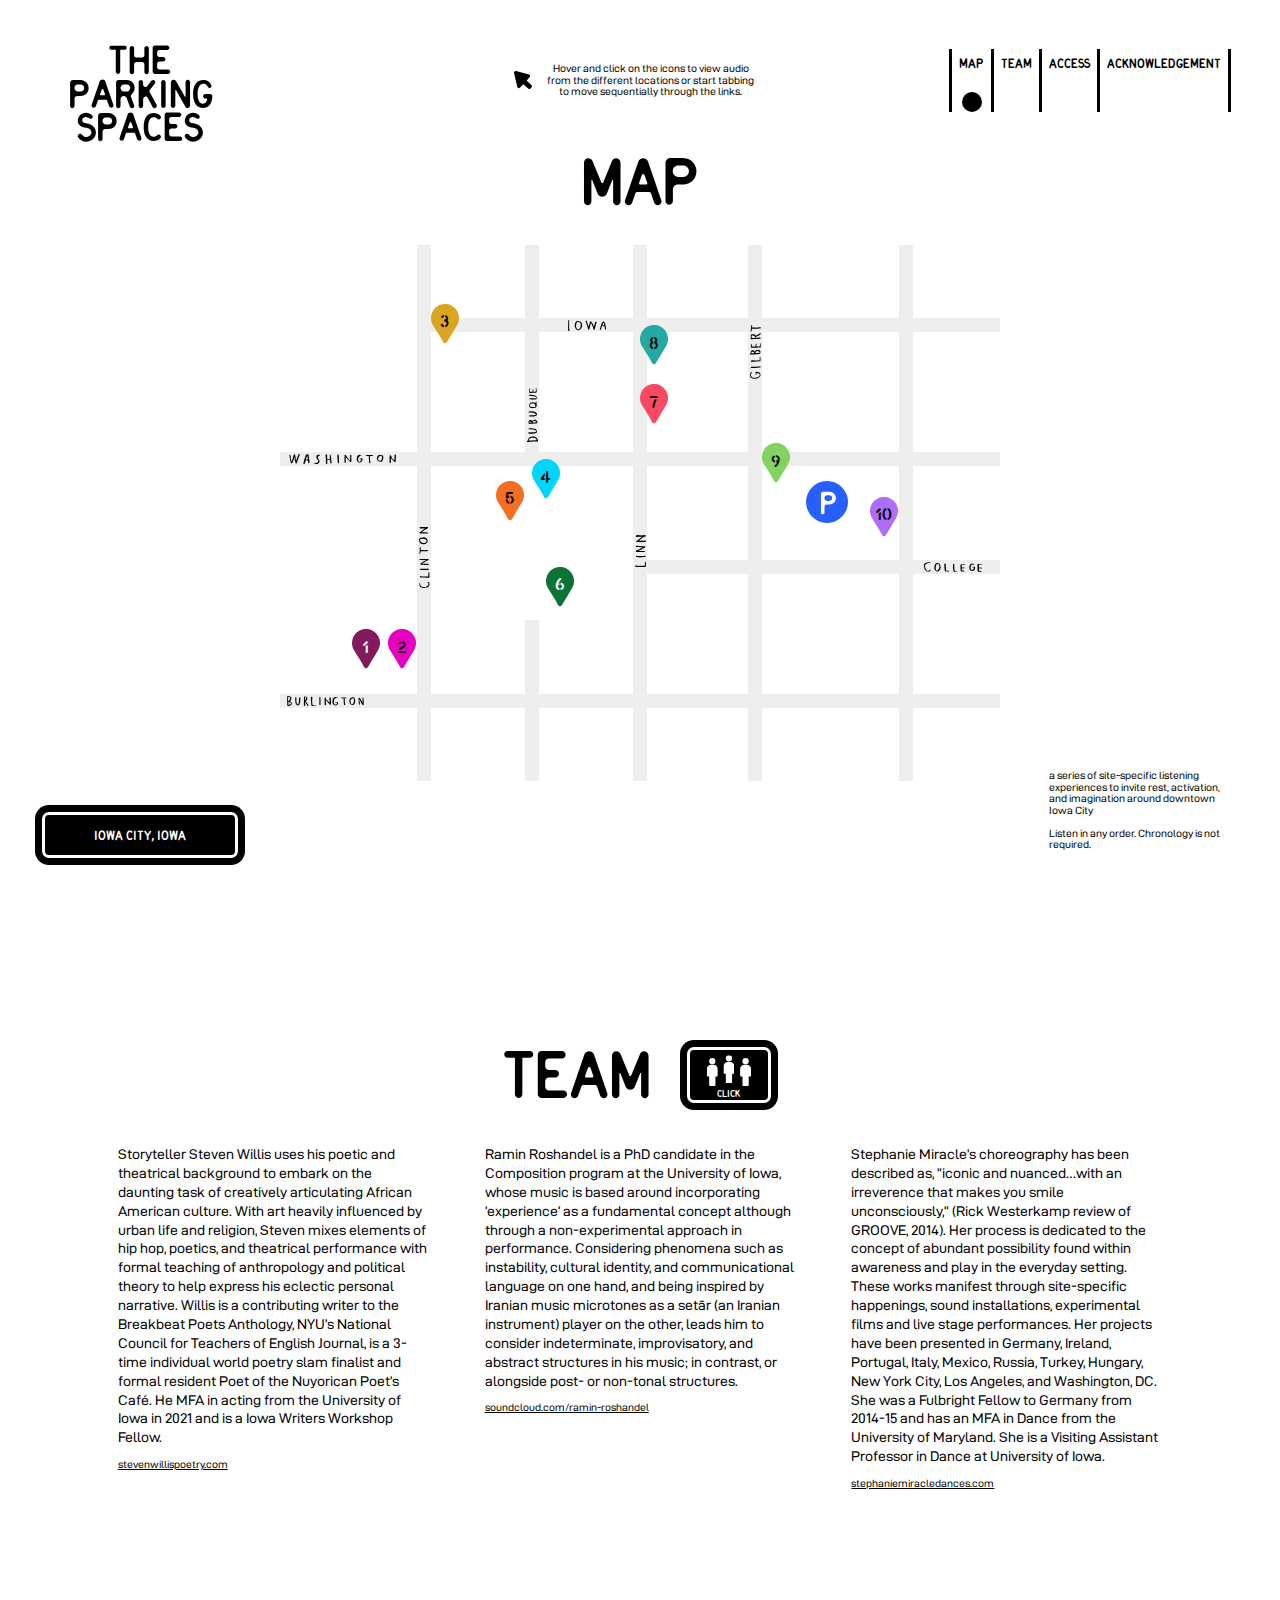
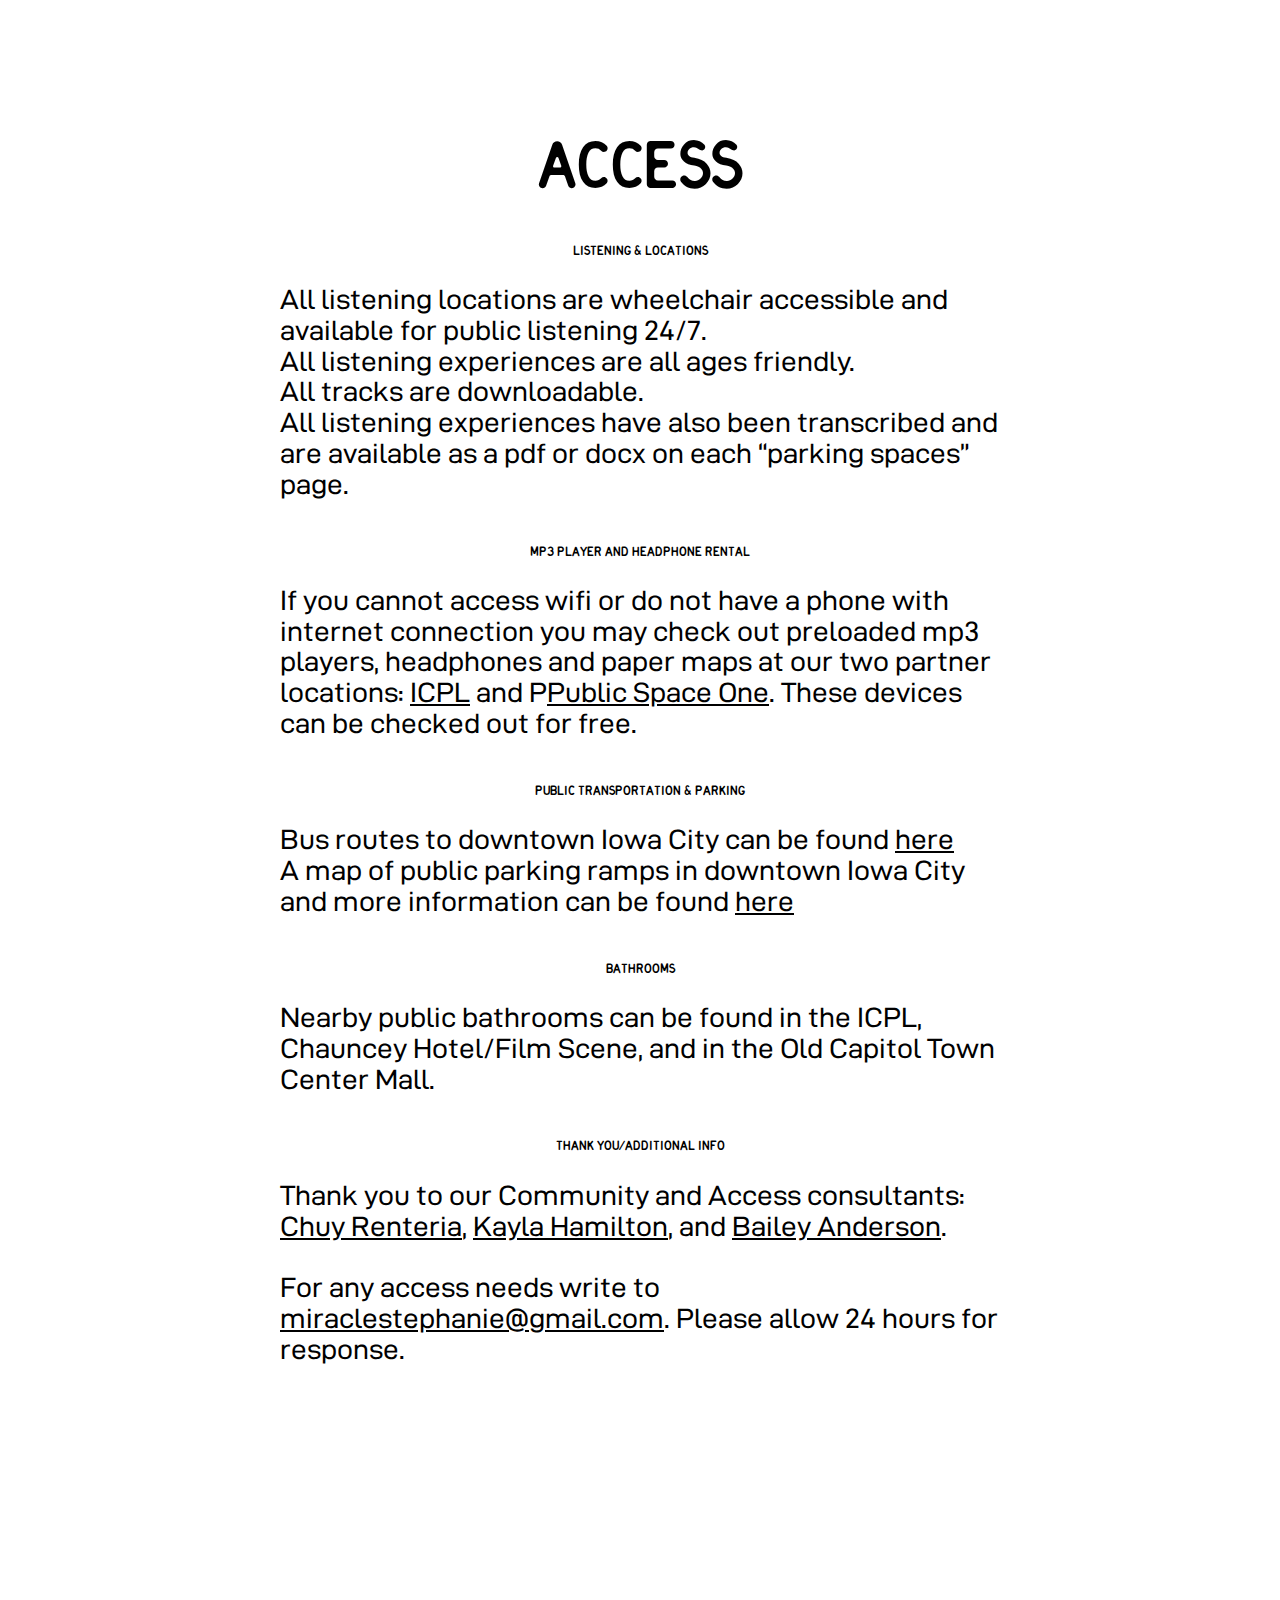
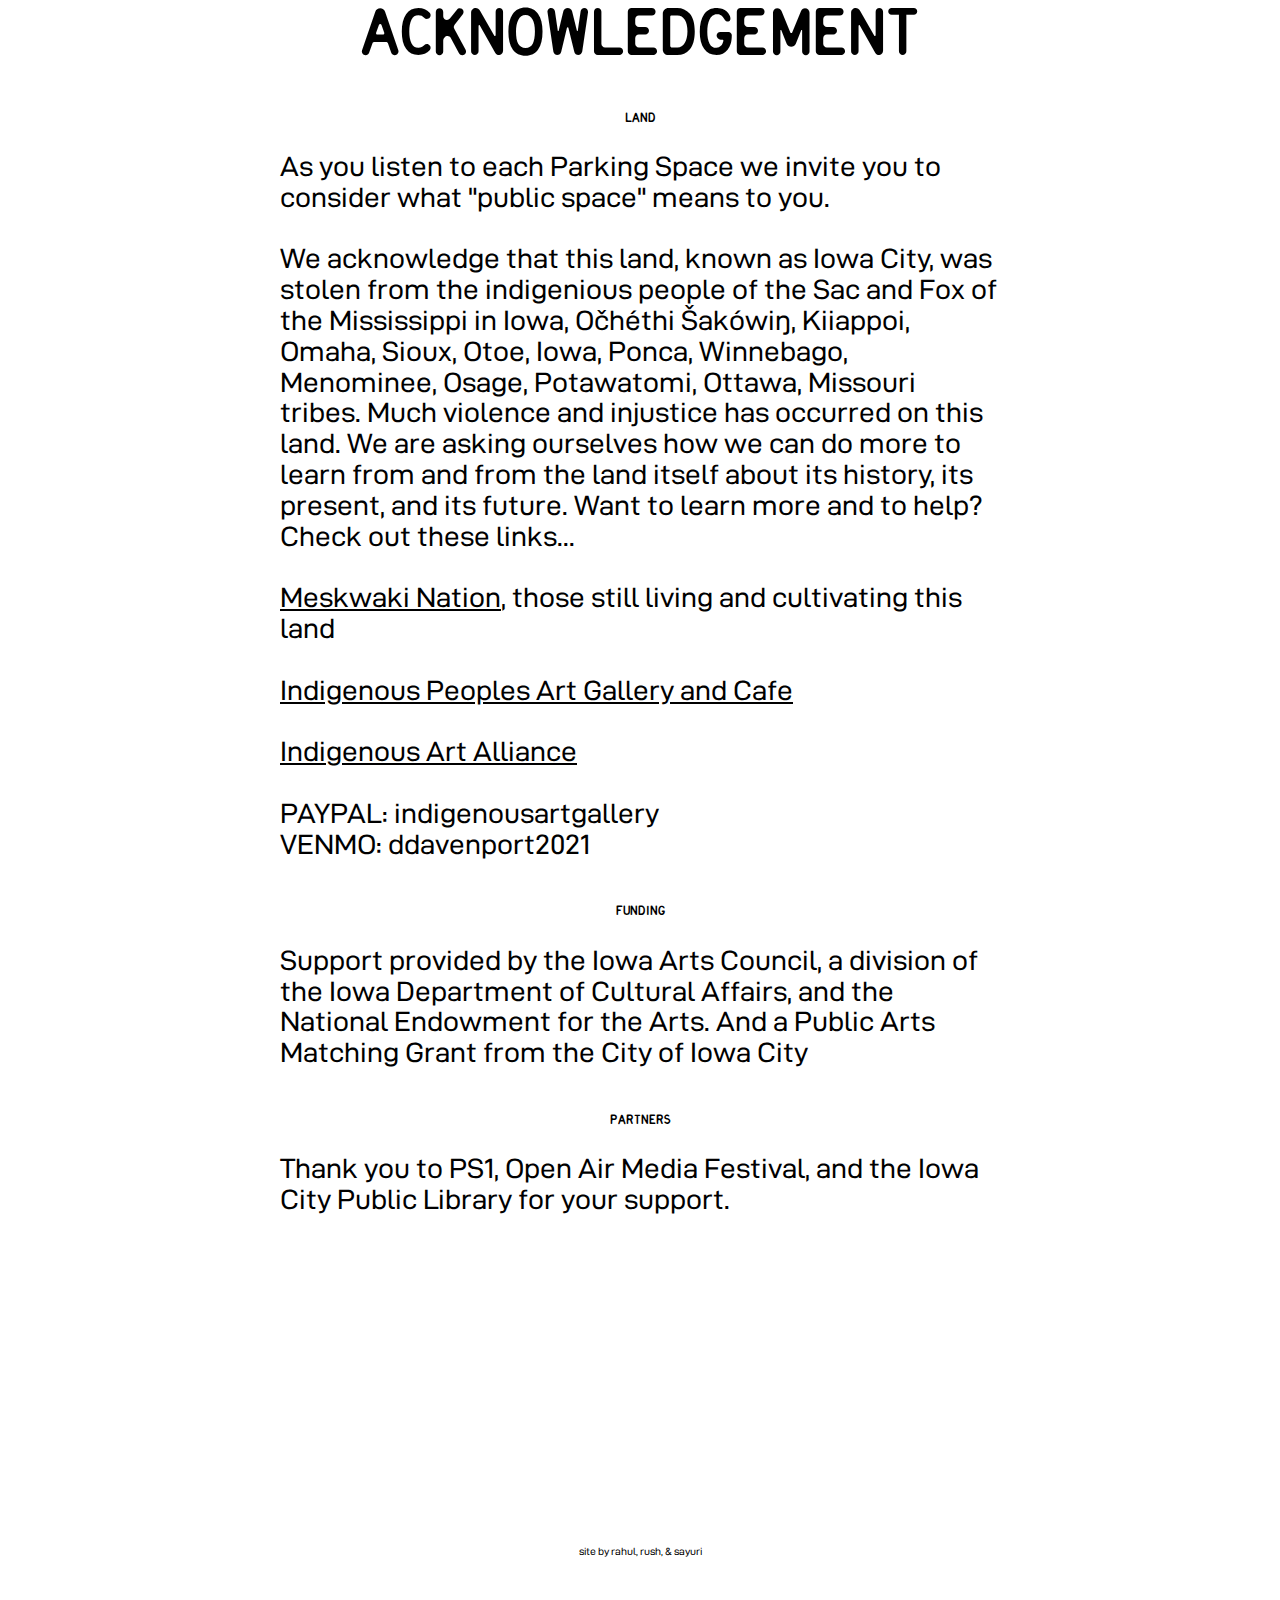
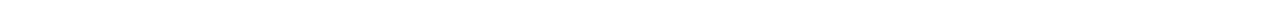
==== index.html @ 479d4d82 "new meta image w/ jpg" ====
<!DOCTYPE html>
<html>
<head>
	<meta charset="utf-8">
	<meta name="viewport" content="width=device-width, initial-scale=1">
	<title>The Parking Spaces</title>
	<meta name='description' content='a series of site-specific listening experiences to invite rest, activation, and imagination around downtown Iowa City'>
	<meta property="og:image" content="assets/meta/meta.jpg" />
	<link rel="stylesheet" type="text/css" href="css/generic.css">
	<link rel="stylesheet" type="text/css" href="css/map.css">
	<link rel="stylesheet" type="text/css" href="css/image_modal.css">
</head>
<body>
	<header>
		<h1 class='page_title'>The<br>Parking<br>Spaces</h1>
		<nav id="main_nav">
			<div id="nav_link_container">
				<a class='nav_link map' href="#map">
					Map
				</a>
				<a class='nav_link team' href="#team">Team</a>
				<a class='nav_link access' href="#access">Access</a>
				<a class='nav_link acknowledgement' href="#acknowledgement">
					<span class='desktop'>Acknowledgement</span>
					<span class='tablet'>Acknowledgement</span>
					<span class='mobile'>Ack.</span>
				</a>
			</div>
		</nav>

		<a href='https://goo.gl/maps/1FVXJU8tsTcya1Wg6' target='blank' class='map_link' id='map_location' tabindex='1'>
			<span>Iowa City, Iowa</span>
		</a>
		<div id='footer_info'>
			a series of site-specific listening experiences to invite rest, activation, and imagination around downtown Iowa City
			<br>
			<br>
			Listen in any order. Chronology is not required.
		</div>
	</header>

	<main>
		<section id='map'>
			<h2>
				Map
			</h2>
			<div id='interaction_notification'>
				<img class='desktop' src="assets/map/cursor.svg">
				<img class='tablet mobile' src="assets/map/pointer.svg">
				<span class="desktop">Hover and click on the icons to view audio from the different locations or start tabbing to move sequentially through the links.</span>
				<span class="tablet mobile">Click on the spaces to view project pages</span>
			</div>
			<div id='map_container'>
				<div class='tablet_markers_container'>
					<a href="https://000.theparkingspaces.com" class='marker tablet_marker the_parking_space'>
						<img class='logo' src="assets/logo.svg">
					</a>
					<a href='https://001.theparkingspaces.com' class='marker tablet_marker marker_1'>
						<span class='marker_number'>1</span>
						<svg version="1.1" class='marker_pin' xmlns="http://www.w3.org/2000/svg" xmlns:xlink="http://www.w3.org/1999/xlink" x="0px" y="0px" viewBox="0 0 247.8 364.9" style="enable-background:new 0 0 247.8 364.9;" xml:space="preserve">
						<style type="text/css">
						</style>				
								<path class="m1" d="M140.2,337.6c-7.5,12.4-25.4,12.5-33,0.1c-0.1-0.1-0.1-0.2-0.2-0.3l-30.9-55.6 c-19.4-31.1-38.7-62.3-58.2-93.4C-12.4,140.3-3.5,73,38.5,34.2C65.2,9.5,96.7-1.9,133,0.2c54.5,3.2,103.1,46.6,112.7,100.4 c5.7,31.9,0.2,61.5-16.6,89.2L140.2,337.6z"/>
						</svg>
					</a>

					<a href='https://002.theparkingspaces.com' class='marker tablet_marker marker_2 black_type'>
						<span class='marker_number'>2</span>
						<svg version="1.1" class='marker_pin' xmlns="http://www.w3.org/2000/svg" xmlns:xlink="http://www.w3.org/1999/xlink" x="0px" y="0px" viewBox="0 0 247.8 364.9" style="enable-background:new 0 0 247.8 364.9;" xml:space="preserve">
						<style type="text/css">
						</style>				
								<path class="m2" d="M140.2,337.6c-7.5,12.4-25.4,12.5-33,0.1c-0.1-0.1-0.1-0.2-0.2-0.3l-30.9-55.6 c-19.4-31.1-38.7-62.3-58.2-93.4C-12.4,140.3-3.5,73,38.5,34.2C65.2,9.5,96.7-1.9,133,0.2c54.5,3.2,103.1,46.6,112.7,100.4 c5.7,31.9,0.2,61.5-16.6,89.2L140.2,337.6z"/>
						</svg>
					</a>

					<a href='https://003.theparkingspaces.com' class='marker tablet_marker marker_3 black_type'>
						<span class='marker_number'>3</span>
						<svg version="1.1" class='marker_pin' xmlns="http://www.w3.org/2000/svg" xmlns:xlink="http://www.w3.org/1999/xlink" x="0px" y="0px" viewBox="0 0 247.8 364.9" style="enable-background:new 0 0 247.8 364.9;" xml:space="preserve">
						<style type="text/css">
						</style>				
								<path class="m3" d="M140.2,337.6c-7.5,12.4-25.4,12.5-33,0.1c-0.1-0.1-0.1-0.2-0.2-0.3l-30.9-55.6 c-19.4-31.1-38.7-62.3-58.2-93.4C-12.4,140.3-3.5,73,38.5,34.2C65.2,9.5,96.7-1.9,133,0.2c54.5,3.2,103.1,46.6,112.7,100.4 c5.7,31.9,0.2,61.5-16.6,89.2L140.2,337.6z"/>
						</svg>
					</a>

					<a href='https://004.theparkingspaces.com' class='marker tablet_marker marker_4 black_type'>
						<span class='marker_number'>4</span>
						<svg version="1.1" class='marker_pin' xmlns="http://www.w3.org/2000/svg" xmlns:xlink="http://www.w3.org/1999/xlink" x="0px" y="0px" viewBox="0 0 247.8 364.9" style="enable-background:new 0 0 247.8 364.9;" xml:space="preserve">
						<style type="text/css">
						</style>				
								<path class="m4" d="M140.2,337.6c-7.5,12.4-25.4,12.5-33,0.1c-0.1-0.1-0.1-0.2-0.2-0.3l-30.9-55.6 c-19.4-31.1-38.7-62.3-58.2-93.4C-12.4,140.3-3.5,73,38.5,34.2C65.2,9.5,96.7-1.9,133,0.2c54.5,3.2,103.1,46.6,112.7,100.4 c5.7,31.9,0.2,61.5-16.6,89.2L140.2,337.6z"/>
						</svg>
					</a>

					<a href='https://005.theparkingspaces.com' class='marker tablet_marker marker_5 black_type'>
						<span class='marker_number'>5</span>
						<svg version="1.1" class='marker_pin' xmlns="http://www.w3.org/2000/svg" xmlns:xlink="http://www.w3.org/1999/xlink" x="0px" y="0px" viewBox="0 0 247.8 364.9" style="enable-background:new 0 0 247.8 364.9;" xml:space="preserve">
						<style type="text/css">
						</style>				
								<path class="m5" d="M140.2,337.6c-7.5,12.4-25.4,12.5-33,0.1c-0.1-0.1-0.1-0.2-0.2-0.3l-30.9-55.6 c-19.4-31.1-38.7-62.3-58.2-93.4C-12.4,140.3-3.5,73,38.5,34.2C65.2,9.5,96.7-1.9,133,0.2c54.5,3.2,103.1,46.6,112.7,100.4 c5.7,31.9,0.2,61.5-16.6,89.2L140.2,337.6z"/>
						</svg>
					</a>

					<a href='https://006.theparkingspaces.com' class='marker tablet_marker marker_6'>
						<span class='marker_number'>6</span>
						<svg version="1.1" class='marker_pin' xmlns="http://www.w3.org/2000/svg" xmlns:xlink="http://www.w3.org/1999/xlink" x="0px" y="0px" viewBox="0 0 247.8 364.9" style="enable-background:new 0 0 247.8 364.9;" xml:space="preserve">
						<style type="text/css">
						</style>				
								<path class="m6" d="M140.2,337.6c-7.5,12.4-25.4,12.5-33,0.1c-0.1-0.1-0.1-0.2-0.2-0.3l-30.9-55.6 c-19.4-31.1-38.7-62.3-58.2-93.4C-12.4,140.3-3.5,73,38.5,34.2C65.2,9.5,96.7-1.9,133,0.2c54.5,3.2,103.1,46.6,112.7,100.4 c5.7,31.9,0.2,61.5-16.6,89.2L140.2,337.6z"/>
						</svg>
					</a>

					<a href='https://007.theparkingspaces.com' class='marker tablet_marker marker_7 black_type'>
						<span class='marker_number'>7</span>
						<svg version="1.1" class='marker_pin' xmlns="http://www.w3.org/2000/svg" xmlns:xlink="http://www.w3.org/1999/xlink" x="0px" y="0px" viewBox="0 0 247.8 364.9" style="enable-background:new 0 0 247.8 364.9;" xml:space="preserve">
						<style type="text/css">
						</style>				
								<path class="m7" d="M140.2,337.6c-7.5,12.4-25.4,12.5-33,0.1c-0.1-0.1-0.1-0.2-0.2-0.3l-30.9-55.6 c-19.4-31.1-38.7-62.3-58.2-93.4C-12.4,140.3-3.5,73,38.5,34.2C65.2,9.5,96.7-1.9,133,0.2c54.5,3.2,103.1,46.6,112.7,100.4 c5.7,31.9,0.2,61.5-16.6,89.2L140.2,337.6z"/>
						</svg>
					</a>

					<a href='https://008.theparkingspaces.com' class='marker tablet_marker marker_8 black_type'>
						<span class='marker_number'>8</span>
						<svg version="1.1" class='marker_pin' xmlns="http://www.w3.org/2000/svg" xmlns:xlink="http://www.w3.org/1999/xlink" x="0px" y="0px" viewBox="0 0 247.8 364.9" style="enable-background:new 0 0 247.8 364.9;" xml:space="preserve">
						<style type="text/css">
						</style>				
								<path class="m8" d="M140.2,337.6c-7.5,12.4-25.4,12.5-33,0.1c-0.1-0.1-0.1-0.2-0.2-0.3l-30.9-55.6 c-19.4-31.1-38.7-62.3-58.2-93.4C-12.4,140.3-3.5,73,38.5,34.2C65.2,9.5,96.7-1.9,133,0.2c54.5,3.2,103.1,46.6,112.7,100.4 c5.7,31.9,0.2,61.5-16.6,89.2L140.2,337.6z"/>
						</svg>
					</a>

					<a href='https://009.theparkingspaces.com' class='marker tablet_marker marker_9 black_type'>
						<span class='marker_number'>9</span>
						<svg version="1.1" class='marker_pin' xmlns="http://www.w3.org/2000/svg" xmlns:xlink="http://www.w3.org/1999/xlink" x="0px" y="0px" viewBox="0 0 247.8 364.9" style="enable-background:new 0 0 247.8 364.9;" xml:space="preserve">
						<style type="text/css">
						</style>				
								<path class="m9" d="M140.2,337.6c-7.5,12.4-25.4,12.5-33,0.1c-0.1-0.1-0.1-0.2-0.2-0.3l-30.9-55.6 c-19.4-31.1-38.7-62.3-58.2-93.4C-12.4,140.3-3.5,73,38.5,34.2C65.2,9.5,96.7-1.9,133,0.2c54.5,3.2,103.1,46.6,112.7,100.4 c5.7,31.9,0.2,61.5-16.6,89.2L140.2,337.6z"/>
						</svg>
					</a>

					<a href='https://010.theparkingspaces.com' class='marker tablet_marker marker_10 black_type'>
						<span class='marker_number'>10</span>
						<svg version="1.1" class='marker_pin' xmlns="http://www.w3.org/2000/svg" xmlns:xlink="http://www.w3.org/1999/xlink" x="0px" y="0px" viewBox="0 0 247.8 364.9" style="enable-background:new 0 0 247.8 364.9;" xml:space="preserve">
						<style type="text/css">
						</style>				
								<path class="m10" d="M140.2,337.6c-7.5,12.4-25.4,12.5-33,0.1c-0.1-0.1-0.1-0.2-0.2-0.3l-30.9-55.6 c-19.4-31.1-38.7-62.3-58.2-93.4C-12.4,140.3-3.5,73,38.5,34.2C65.2,9.5,96.7-1.9,133,0.2c54.5,3.2,103.1,46.6,112.7,100.4 c5.7,31.9,0.2,61.5-16.6,89.2L140.2,337.6z"/>
						</svg>
					</a>
				</div>

				<div class="map_links_container">
					<a href="https://000.theparkingspaces.com" class='marker the_parking_space'>
						<img class='logo' src="assets/logo.svg">
						<div class='map_link' id='link_parking_space'>
							<span class='number'>
								<div>000</div>
								<span class='author'>by Stephanie, Steven, & Ramin</span>
							</span>
							<div class='title_author_container'>
								<img class='icon' id='parking' src="assets/map/icons/parking.svg">
								<span class='title'>4th floor of Chauncey Swan Parking Ramp</span>
								<span class='address'>415 E. Washington</span>
								<span class='coordinates'>41.659305, -91.528957</span>
							</div>
						</div>
					</a>
					
					<a href="https://001.theparkingspaces.com" class='marker marker_1'>
						<span class='marker_number'>1</span>
						<svg version="1.1" class='marker_pin' xmlns="http://www.w3.org/2000/svg" xmlns:xlink="http://www.w3.org/1999/xlink" x="0px" y="0px" viewBox="0 0 247.8 364.9" style="enable-background:new 0 0 247.8 364.9;" xml:space="preserve">
						<style type="text/css">
						</style>				
								<path class="m1" d="M140.2,337.6c-7.5,12.4-25.4,12.5-33,0.1c-0.1-0.1-0.1-0.2-0.2-0.3l-30.9-55.6 c-19.4-31.1-38.7-62.3-58.2-93.4C-12.4,140.3-3.5,73,38.5,34.2C65.2,9.5,96.7-1.9,133,0.2c54.5,3.2,103.1,46.6,112.7,100.4 c5.7,31.9,0.2,61.5-16.6,89.2L140.2,337.6z"/>
						</svg>
						<div class='map_link' id='link_1'>
							<span class='number'>
								<div>001</div>
								<span class='author'>by Caleb Rainey & Wave Cage</span>
							</span>
							<div class='title_author_container'>
								<img class='icon' id='icon-1' src="assets/map/icons/icon-1.svg">
								<span class='title'>
									Capitol St. Parking Ramp
								</span>
								<span class='address'>201 S Clinton St</span>
								<span class='coordinates'>41.658523, -91.534757</span>
							</div>
						</div>
					</a>

					<a href="https://002.theparkingspaces.com" class='marker black_type marker_2'>
						<span class='marker_number'>2</span>
						<svg version="1.1" class='marker_pin' xmlns="http://www.w3.org/2000/svg" xmlns:xlink="http://www.w3.org/1999/xlink" x="0px" y="0px" viewBox="0 0 247.8 364.9" style="enable-background:new 0 0 247.8 364.9;" xml:space="preserve">
								<path class="m2" d="M140.2,337.6c-7.5,12.4-25.4,12.5-33,0.1c-0.1-0.1-0.1-0.2-0.2-0.3l-30.9-55.6 c-19.4-31.1-38.7-62.3-58.2-93.4C-12.4,140.3-3.5,73,38.5,34.2C65.2,9.5,96.7-1.9,133,0.2c54.5,3.2,103.1,46.6,112.7,100.4 c5.7,31.9,0.2,61.5-16.6,89.2L140.2,337.6z"/>
						</svg>

						<div class='map_link' id='link_2'>
							<span class='number'>
								<div>002</div>
								<span class='author'>by Jason Snell</span>
						</span>
							<div class='title_author_container'>
								<img class='icon' id='icon-2' src="assets/map/icons/icon-2.svg">
								<span class='title'>Capitol St. Parking Ramp</span>
								<span class='address'>201 S Clinton St</span>
								<span class='coordinates'>41.658523, -91.534757</span>
							</div>
						</div>

					</a>

					<a href="https://003.theparkingspaces.com" class='marker black_type marker_3'>
						<span class='marker_number'>3</span>
						<svg version="1.1" class='marker_pin' xmlns="http://www.w3.org/2000/svg" xmlns:xlink="http://www.w3.org/1999/xlink" x="0px" y="0px" viewBox="0 0 247.8 364.9" style="enable-background:new 0 0 247.8 364.9;" xml:space="preserve">
						
								<path class="m3" d="M140.2,337.6c-7.5,12.4-25.4,12.5-33,0.1c-0.1-0.1-0.1-0.2-0.2-0.3l-30.9-55.6 c-19.4-31.1-38.7-62.3-58.2-93.4C-12.4,140.3-3.5,73,38.5,34.2C65.2,9.5,96.7-1.9,133,0.2c54.5,3.2,103.1,46.6,112.7,100.4 c5.7,31.9,0.2,61.5-16.6,89.2L140.2,337.6z"/>
						</svg>

						<div class='map_link' id='link_3'>
							<span class='number'>
								<div>003</div>
								<span class='author'>by Micah Ariel James</span>
						</span>
							<div class='title_author_container'>
								<img class='icon' id='icon-3' src="assets/map/icons/icon-3.svg">
								<span class='title'>Southeast corner of Clinton and Iowa Ave</span>
								<span class='address'>Intersection of south clinton and Iowa Ave</span>
								<span class='coordinates'>41.661196, -91.534439</span>
							</div>
						</div>

					</a>

					<a href="https://004.theparkingspaces.com" class='marker black_type marker_4'>
						<span class='marker_number'>4</span>
						<svg version="1.1" class='marker_pin' xmlns="http://www.w3.org/2000/svg" xmlns:xlink="http://www.w3.org/1999/xlink" x="0px" y="0px" viewBox="0 0 247.8 364.9" style="enable-background:new 0 0 247.8 364.9;" xml:space="preserve">
								<path class="m4" d="M140.2,337.6c-7.5,12.4-25.4,12.5-33,0.1c-0.1-0.1-0.1-0.2-0.2-0.3l-30.9-55.6 c-19.4-31.1-38.7-62.3-58.2-93.4C-12.4,140.3-3.5,73,38.5,34.2C65.2,9.5,96.7-1.9,133,0.2c54.5,3.2,103.1,46.6,112.7,100.4 c5.7,31.9,0.2,61.5-16.6,89.2L140.2,337.6z"/>
						</svg>

						<div class='map_link' id='link_4'>
							<span class='number'>
								<div>004</div>
								<span class='author'>by Dawson Davenport</span>
						</span>
							<div class='title_author_container'>
								<img class='icon' id='icon-4' src="assets/map/icons/icon-4.svg">
								<span class='title'>Black Hawk Mini Park</span>
								<span class='address'>207 E Washington</span>
								<span class='coordinates'>41.659929, -91.532892</span>
							</div>
						</div>

					</a>

					<a href="https://005.theparkingspaces.com" class='marker black_type marker_5'>
						<span class='marker_number'>5</span>
						<svg version="1.1" class='marker_pin' xmlns="http://www.w3.org/2000/svg" xmlns:xlink="http://www.w3.org/1999/xlink" x="0px" y="0px" viewBox="0 0 247.8 364.9" style="enable-background:new 0 0 247.8 364.9;" xml:space="preserve">
						
								<path class="m5" d="M140.2,337.6c-7.5,12.4-25.4,12.5-33,0.1c-0.1-0.1-0.1-0.2-0.2-0.3l-30.9-55.6 c-19.4-31.1-38.7-62.3-58.2-93.4C-12.4,140.3-3.5,73,38.5,34.2C65.2,9.5,96.7-1.9,133,0.2c54.5,3.2,103.1,46.6,112.7,100.4 c5.7,31.9,0.2,61.5-16.6,89.2L140.2,337.6z"/>
						</svg>

						<div class='map_link' id='link_5'>
							<span class='number'>
								<div>005</div>
								<span class='author'>by Chuy Renteria</span>
						</span>
							<div class='title_author_container'>
								<img class='icon' id='icon-5' src="assets/map/icons/icon-5.svg">
								<span class='title'>Black Hawk Mini Park</span>
								<span class='address'>207 E Washington</span>
								<span class='coordinates'>41.659929, -91.532892</span>
							</div>
						</div>

					</a>

					<a href="https://006.theparkingspaces.com" class='marker marker_6'>
						<span class='marker_number'>6</span>
						<svg version="1.1" class='marker_pin' xmlns="http://www.w3.org/2000/svg" xmlns:xlink="http://www.w3.org/1999/xlink" x="0px" y="0px" viewBox="0 0 247.8 364.9" style="enable-background:new 0 0 247.8 364.9;" xml:space="preserve">
								<path class="m6" d="M140.2,337.6c-7.5,12.4-25.4,12.5-33,0.1c-0.1-0.1-0.1-0.2-0.2-0.3l-30.9-55.6 c-19.4-31.1-38.7-62.3-58.2-93.4C-12.4,140.3-3.5,73,38.5,34.2C65.2,9.5,96.7-1.9,133,0.2c54.5,3.2,103.1,46.6,112.7,100.4 c5.7,31.9,0.2,61.5-16.6,89.2L140.2,337.6z"/>
						</svg>

						<div class='map_link' id='link_6'>
							<span class='number'>
								<div>006</div>
								<span class='author'>by Family Folk Machine</span>
						</span>
							<div class='title_author_container'>
								<img class='icon' id='icon-6' src="assets/map/icons/icon-6.svg">
								<span class='title'>Playground beside ICLP</span>
								<span class='address'>210 S Dubuque St</span>
								<span class='coordinates'>41.658998, -91.532829</span>
							</div>
						</div>

					</a>

					<a href="https://007.theparkingspaces.com" class='marker black_type marker_7'>
						<span class='marker_number'>7</span>
						<svg version="1.1" class='marker_pin' xmlns="http://www.w3.org/2000/svg" xmlns:xlink="http://www.w3.org/1999/xlink" x="0px" y="0px" viewBox="0 0 247.8 364.9" style="enable-background:new 0 0 247.8 364.9;" xml:space="preserve">
						
								<path class="m7" d="M140.2,337.6c-7.5,12.4-25.4,12.5-33,0.1c-0.1-0.1-0.1-0.2-0.2-0.3l-30.9-55.6 c-19.4-31.1-38.7-62.3-58.2-93.4C-12.4,140.3-3.5,73,38.5,34.2C65.2,9.5,96.7-1.9,133,0.2c54.5,3.2,103.1,46.6,112.7,100.4 c5.7,31.9,0.2,61.5-16.6,89.2L140.2,337.6z"/>
						</svg>

						<div class='map_link' data-target='marker_7' id='link_7'>
							<span class='number'>
								<div>007</div>
								<span class='author'>by M. Miller & David Hurlin</span>
						</span>
							<div class='title_author_container'>
								<img class='icon' id='icon-7' src="assets/map/icons/icon-7.svg">
								<span class='title'>Outside Linn St entrace of Senior Center</span>
								<span class='address'>28 52240 S Linn St</span>
								<span class='coordinates'>41.660426, -91.531596</span>
							</div>
						</div>


					</a>

					<a href="https://008.theparkingspaces.com" class='marker black_type marker_8'>
						<span class='marker_number'>8</span>
						<svg version="1.1" class='marker_pin' xmlns="http://www.w3.org/2000/svg" xmlns:xlink="http://www.w3.org/1999/xlink" x="0px" y="0px" viewBox="0 0 247.8 364.9" style="enable-background:new 0 0 247.8 364.9;" xml:space="preserve">
						
								<path class="m8" d="M140.2,337.6c-7.5,12.4-25.4,12.5-33,0.1c-0.1-0.1-0.1-0.2-0.2-0.3l-30.9-55.6 c-19.4-31.1-38.7-62.3-58.2-93.4C-12.4,140.3-3.5,73,38.5,34.2C65.2,9.5,96.7-1.9,133,0.2c54.5,3.2,103.1,46.6,112.7,100.4 c5.7,31.9,0.2,61.5-16.6,89.2L140.2,337.6z"/>
						</svg>

						<div class='map_link' id='link_8'>
							<span class='number'>
								<div>008</div>
								<span class='author'>by Wombat</span>
							</span>
							<div class='title_author_container'>
								<img class='icon' id='icon-8' src="assets/map/icons/icon-8.svg">
								<span class='title'>Clock Tower Parking Ramp entrance on Linn and Iowa St.</span>
								<span class='address'>10 S Linn St</span>
								<span class='coordinates'>41.660945, -91.531572</span>
							</div>
						</div>

					</a>

					<a href="https://009.theparkingspaces.com" class='marker black_type marker_9'>
						<span class='marker_number'>9</span>
						<svg version="1.1" class='marker_pin' xmlns="http://www.w3.org/2000/svg" xmlns:xlink="http://www.w3.org/1999/xlink" x="0px" y="0px" viewBox="0 0 247.8 364.9" style="enable-background:new 0 0 247.8 364.9;" xml:space="preserve">
						
								<path class="m9" d="M140.2,337.6c-7.5,12.4-25.4,12.5-33,0.1c-0.1-0.1-0.1-0.2-0.2-0.3l-30.9-55.6 c-19.4-31.1-38.7-62.3-58.2-93.4C-12.4,140.3-3.5,73,38.5,34.2C65.2,9.5,96.7-1.9,133,0.2c54.5,3.2,103.1,46.6,112.7,100.4 c5.7,31.9,0.2,61.5-16.6,89.2L140.2,337.6z"/>
						</svg>

						<div class='map_link' id='link_9'>
							<span class='number'>
								<div>009</div>
								<span class='author'>by Filmcast Podscene</span>
							</span>
							<div class='title_author_container'>
								<img class='icon' id='icon-9' src="assets/map/icons/icon-9.svg">
								<span class='title'>Chauncey Swan Park amphitheater</span>
								<span class='address'>415 E Washington</span>
								<span class='coordinates'>41.659638, -91.529963</span>
							</div>
						</div>

					</a>

					<a href="https://010.theparkingspaces.com" class='marker black_type marker_10'>
						<span class='marker_number'>10</span>
						<svg version="1.1" class='marker_pin' xmlns="http://www.w3.org/2000/svg" xmlns:xlink="http://www.w3.org/1999/xlink" x="0px" y="0px" viewBox="0 0 247.8 364.9" style="enable-background:new 0 0 247.8 364.9;" xml:space="preserve">
							<path class="m10" d="M140.2,337.6c-7.5,12.4-25.4,12.5-33,0.1c-0.1-0.1-0.1-0.2-0.2-0.3l-30.9-55.6 c-19.4-31.1-38.7-62.3-58.2-93.4C-12.4,140.3-3.5,73,38.5,34.2C65.2,9.5,96.7-1.9,133,0.2c54.5,3.2,103.1,46.6,112.7,100.4 c5.7,31.9,0.2,61.5-16.6,89.2L140.2,337.6z"/>
						</svg>

						<div class='map_link' id='link_10'>
							<span class='number'>
								<div>010</div>
								<span class='author'>by Mary Mayo</span>
							</span>
							<div class='title_author_container'>
								<img class='icon' id='icon-10' src="assets/map/icons/icon-10.svg">
								<span class='title'>Under the walking bridge along the creek at Chauncey Swan ramp</span>
								<span class='address'>415 E Washington</span>
								<span class='coordinates'>41.659638, -91.529963</span>
							</div>
						</div>
					</a>
				</div>

				<div class='streets_container'>
					<div class='street streetv' id='clinton'>
						<img src="assets/map/clinton.svg">
					</div>

					<div class='street streetv' id='dubuque'>
					</div>
					<div class='street streetv' id='dubuque_top'>
						<img src="assets/map/dubuque.svg">
					</div>

					<div class='street streetv' id='linn'>
						<img src="assets/map/linn.svg">
					</div>

					<div class='street streetv' id='gilbert'>
						<img src="assets/map/gilbert.svg">
					</div>

					<div class='street streetv' id='van_buren'>
					</div>

					<div class='street streeth' id='iowa_ave'>
						<img src="assets/map/iowa_ave.svg">
					</div>

					<div class='street streeth' id='washington'>
						<img src="assets/map/washington.svg">
					</div>

					<div class='street streeth' id='college'>
						<img src="assets/map/college.svg">
					</div>

					<div class='street streeth' id='burlington'>
						<img src="assets/map/burlington.svg">
					</div>
				</div>
			</div>
		</section>

		<section id='team'>
			<div class="section_heading_wraper">
				<h2>Team</h2>

				<div class='image_link' id='team_image'>
					<button class="open_image" id="team_image_button">
						<img id='steven' src="assets/figure.svg">
						<img id='ramin' src="assets/figure.svg">
						<img id='stephanie' src="assets/figure.svg">
						<span class='image_link_caption'>click</span>
					</button>
					<div class="image_container">
						<div class="image_inner_container">
							<img src="assets/img/team.jpg" alt='Pictured from left to right: Steven, Ramin, and Stephanie standing on the roof of the Chauncey Swan Parking Ramp located in Iowa City, Iowa.'>
						</div>
						<span class="description">
						<button class='close_modal'>Close</button>
						Pictured from left to right: Steven, Ramin, and Stephanie standing on the roof of the Chauncey Swan Parking Ramp located in Iowa City, Iowa.</span>
					</div>	
				</div>
			</div>

			<div class='contributor'>
				Storyteller Steven Willis uses his poetic and theatrical background to embark on the daunting task of creatively articulating African American culture. With art heavily influenced by urban life and religion, Steven mixes elements of hip hop, poetics, and theatrical performance with formal teaching of anthropology and political theory to help express his eclectic personal narrative. Willis is a contributing writer to the Breakbeat Poets Anthology, NYU’s National Council for Teachers of English Journal, is a 3-time individual world poetry slam finalist and formal resident Poet of the Nuyorican Poet’s Café. He MFA in acting from the University of Iowa in 2021 and is a Iowa Writers Workshop Fellow.
				<br>
				<a href="https://www.stevenwillispoetry.com/" target="blank">stevenwillispoetry.com</a>
			</div>

			<div class='contributor'>
				Ramin Roshandel is a PhD candidate in the Composition program at the University of Iowa, whose music is based around incorporating ‘experience’ as a fundamental concept although through a non-experimental approach in performance. Considering phenomena such as instability, cultural identity, and communicational language on one hand, and being inspired by Iranian music microtones as a setār (an Iranian instrument) player on the other, leads him to consider indeterminate, improvisatory, and abstract structures in his music; in contrast, or alongside post- or non-tonal structures.
				<br>
				<a href="https://soundcloud.com/ramin-roshandel" target="blank">soundcloud.com/ramin-roshandel</a>
			</div>

			<div class='contributor'>
				Stephanie Miracle’s choreography has been described as, “iconic and nuanced…with an irreverence that makes you smile unconsciously,” (Rick Westerkamp review of GROOVE, 2014). Her process is dedicated to the concept of abundant possibility found within awareness and play in the everyday setting. These works manifest through site-specific happenings, sound installations, experimental films and live stage performances. Her projects have been presented in Germany, Ireland, Portugal, Italy, Mexico, Russia, Turkey, Hungary, New York City, Los Angeles, and Washington, DC. She was a Fulbright Fellow to Germany from 2014-15 and has an MFA in Dance from the University of Maryland. She is a Visiting Assistant Professor in Dance at University of Iowa.
				<br>
				<a href="https://www.stephaniemiracledances.com/" target="blank">stephaniemiracledances.com</a>
			</div>
		</section>

		<section id='access' class='large_paragraph'>
			<h2>Access</h2>

			<div>
				<h3>Listening & Locations</h3>
				All listening locations are wheelchair accessible and available for public listening 24/7. 
				<br>
				All listening experiences are all ages friendly.
				<br>
				All tracks are downloadable.
				<br>
				All listening experiences have also been transcribed and are available as a pdf or docx on each “parking spaces” page. 
			</div>

			<div>
				<h3>MP3 player and Headphone Rental</h3>
				If you cannot access wifi or do not have a phone with internet connection you may check out preloaded mp3 players, headphones and paper maps at our two partner locations: <a href='https://g.page/iowacitypubliclibrary?share' target='blank'>ICPL</a> and P<a href="https://www.google.com/maps/place/Public+Space+One/@41.6644937,-91.5326028,17z/data=!3m1!4b1!4m5!3m4!1s0x87e441ee313cff87:0x7aafb91011ad32e0!8m2!3d41.6644887!4d-91.5304142?shorturl=1" target='blank'>Public Space One</a>. These devices can be checked out for free.  
			</div>

			<div>
				<h3>Public transportation & parking</h3>
				Bus routes to downtown Iowa City can be found <a href="https://icareatransit.org/" target="blank">here</a>
				<br>
				A map of public parking ramps in downtown Iowa City and more information can be found <a href="https://www.icgov.org/parkingmeters#Parking%20ramps" target="blank">here</a>
			</div>

			<div>
				<h3>Bathrooms</h3>
				Nearby public bathrooms can be found in the ICPL, Chauncey Hotel/Film Scene, and in the Old Capitol Town Center Mall.
			</div>

			<div>
				<h3>Thank you/Additional info</h3>
				Thank you to our Community and Access consultants: <a href="https://linktr.ee/chuyrenteria" target="blank">Chuy Renteria</a>, <a href="https://www.khamiltonprojects.com/k-a-y-l-a-h-a-m-i-l-t-o-n" target="blank">Kayla Hamilton</a>, and <a href="http://www.theasymmetricbody.com/" target="blank">Bailey Anderson</a>.
				<br>
				<br>
				For any access needs write to <a href="mailto:miraclestephanie@gmail.com" target="blank">miraclestephanie@gmail.com</a>. Please allow 24 hours for response.
			</div>
		</section>

		<section id='acknowledgement' class='large_paragraph'>
			<h2>
				<span class='desktop'>Acknowledgement</span>
				<span class='tablet'>Acknowledgement</span>
				<span class='mobile'>Ack.</span>
			</h2>

			<div>
   			<h3>Land</h3>
				As you listen to each Parking Space we invite you to consider what "public space" means to you.
				<br>
				<br>
				We acknowledge that this land, known as Iowa City, was stolen from the indigenious people of the Sac and Fox of the Mississippi in Iowa, Očhéthi Šakówiŋ, Kiiappoi, Omaha, Sioux, Otoe, Iowa, Ponca, Winnebago, Menominee, Osage, Potawatomi, Ottawa, Missouri tribes. Much violence and injustice has occurred on this land. We are asking ourselves how we can do more to learn from and from the land itself about its history, its present, and its future. Want to learn more and to help? Check out these links...
				<br>
				<br>
				<a href='https://www.meskwaki.org/' target="blank">Meskwaki Nation</a>, those still living and cultivating this land
				<br>
				<br>
				<a href='https://www.facebook.com/indigenouspeoplesartgalleryandcafe' target="blank">Indigenous Peoples Art Gallery and Cafe</a>
				<br>
				<br>
				<a href="www.indigenousartalliance.org" target="blank">Indigenous Art Alliance</a>
				<br>
				<br>
				PAYPAL: indigenousartgallery
				<br>
				VENMO: ddavenport2021
			</div>

			<div>
				<h3>Funding</h3>
				Support provided by the Iowa Arts Council, a division of the Iowa Department of Cultural Affairs, and the National Endowment for the Arts. And a Public Arts Matching Grant from the City of Iowa City
			</div>

			<div>
				<h3>Partners</h3>
				Thank you to PS1, Open Air Media Festival, and the Iowa City Public Library for your support. 
			</div>
		</section>
	</main>

	<footer>
		<span id='site_credits'>site by rahul, rush, & sayuri</span>
	</footer>

	<script type="text/javascript" src="js/image.js"></script>
	<script type="text/javascript" src="js/scroll_handler.js"></script>

</body>
</html>
---- css/generic.css ----
@media (hover: hover){
	.nav_link:hover:after{
	  display: block;
	}
  #map_location:hover{
    color: var(--primary);
    background-color: var(--secondary);
  }
  #map_location:hover:after{
    border-color: var(--primary);
  }
}

@font-face {
  font-family: "Dinish";
  src: url("../fonts/DinishExpanded-Regular.otf");
  font-weight: 400;
}

@font-face {
  font-family: "Roundaway Gothic";
  src: url("../fonts/RJSRoundawayGothic.otf");
  font-weight: 400;
}

@font-face {
  font-family: "Roundaway Stencil";
  src: url("../fonts/RJSRoundawayStencil.otf");
  font-weight: 400;
}

.desktop{
  display: block;
}
.tablet{
  display: none;
}
.mobile{
  display: none;
}

:root {
  --blue: #2760FF;
  --xl_font: 5rem;
  --l_font: 3rem;
  --dinish_l_font: 2rem;
  --m_font: 1rem;
  --s_font: 0.75rem;
  --outer_margin:  2.5rem;
  --outline_offset: 0.25rem;

  --icon_3: #8dc63f;
}

html{
  font-size: 24px;
}

body{
  background-color: var(--secondary);
  color: var(--primary);
	font-family: Dinish, sans-serif;
  line-height: 1.1;
  margin: 0;
}

main{
  margin-bottom: 10rem;
}

section{
	margin-left: 20rem;
	margin-right: 20rem;
	padding-top: 7rem;
	padding-bottom: 7rem;
}

footer{
  z-index: 1;
  bottom: 0;
  left: 0;
  right:  0;
  font-size: var(--s_font);
  display: flex;
  justify-content: center;
  height: 10rem;
  align-items: center;
}

.spacer{
  margin-left: 1rem;
  margin-right: 1rem;
}

#footer_info{
	padding: 1rem;
  width: 15rem;
  font-size: var(--s_font);
  position: fixed;
  z-index: 3;
  bottom: var(--outer_margin);
  text-align: left;
  right: var(--outer_margin);
  box-sizing: border-box;
	background-color: var(--secondary);
	border-radius: 1rem;
}

.large_paragraph{
	font-size: var(--dinish_l_font);
}

.large_paragraph div{
  margin-bottom: 1em;
}

h1,
h2,
h3{
  font-weight: normal;
  width: 100%;
}

/*h1{
  font-size: var(--m_font);
  letter-spacing: 0.5rem;
  margin-top: 3.5rem;
  text-transform: uppercase;
}*/

h2{
  font-family: Roundaway Gothic;
  font-size: var(--xl_font);
  text-align: center;
  margin-top: 0;
  text-transform: uppercase;
  margin-bottom: 2rem;
}

h3{
  font-family: Roundaway Gothic;
  font-size: var(--m_font);
  margin: 3rem 0 2rem 0;
  text-align: center;
} 

a{
  text-decoration: underline;
  color:  inherit;
}

.button{
  background-color: transparent;
  border:  none;
}

.page_title{
  font-family: 'Roundaway Gothic';
  box-sizing: border-box;
  position: fixed;
  text-align: center;
  background-color: var(--secondary);
  color: var(--primary);
  top: var(--outer_margin);
  width: 15rem;
  padding: 0rem 1rem 2rem 1rem;
  border-radius: 1rem;
  left: var(--outer_margin);
  margin-bottom: 0;
  z-index: 4;
  cursor: pointer;
}

#main_nav{
	background-color: var(--secondary);
	padding: 1rem;
  display: flex;
  z-index: 2;
  position: fixed;
  z-index: 10;
  top: var(--outer_margin);
  right: var(--outer_margin);
  align-items: center;
  box-sizing: border-box;
  border-radius: 1rem;
}
#nav_link_container{
  display: flex;
  align-items: stretch;
}

.nav_link:first-child{
  border-left:  3px solid var(--primary);
}

.nav_link{
  display: block;
  font-family: 'Roundaway Gothic';
  position: relative;
  color: var(--primary);
  text-decoration: none;
  font-size: var(--m_font);
  /*width: 4rem;*/
  padding: 0.5rem 0.5rem 3rem 0.5rem;
  border-right: 3px solid var(--primary);
  text-align: center;
  line-height: 1;
}

.nav_link:focus-visible{
	background-color: var(--primary);
	color: var(--secondary);
}

.nav_link:focus-visible:after{
	display: block;
	background-color: var(--secondary);
}

.nav_link:after{
  display: none;
  content: '';
  bottom:  0rem;
  width: 1rem;
  height:  1rem;
  border-radius: 50%;
  left:  50%;
  transform:  translateX(-50%);
  position: absolute;
  background-color: var(--primary);
  border:  3px solid var(--primary);
}

.nav_button{
  box-sizing: border-box;
  padding:  0.5rem;
  margin-left:  2rem;
}

.nav_button img{
  height: 3rem;
}

#map_location{
  background-color: var(--primary);
  color: var(--secondary);
  opacity: 1;
  padding: 1.5rem;
  z-index: 2;
  width: 15rem;
  pointer-events: auto;
  font-family: 'Roundaway Gothic';
}

#map_location:focus-visible{
  outline-offset: var(--outline_offset);
  outline-color: var(--primary);
  background-color: var(--secondary);
  color: var(--primary);
}

#map_location:focus-visible:after{
  border-color: var(--primary);
}

#map_location svg{
  height: 2.5rem;
  margin-right: 1rem;
}

#map_location span{
  flex-grow: 1;
  text-align: center;
}

.map_link{
  opacity: 0;
  position: fixed;
  display: flex;
  align-items: center;
  justify-content: space-between;
  bottom: var(--outer_margin);
  left: var(--outer_margin);
  pointer-events: none;
  padding:  1.5rem 1.5rem;
  width: 15rem;
  border-radius: 1rem;
  line-height: 1.3;
  z-index: 10;
  box-sizing: border-box;
  text-decoration: none;
  color: var(--secondary);
}

.title_author_container{
  display: flex;
  align-items: center;
  flex-grow: 1;
  flex-direction: column;
}

.number h1{
  margin-top: 0;
  margin-bottom: 0;
  font-family: 'Roundaway Stencil';
  text-align: center;
  color: var(--primary);
  font-size: var(--xl_font);
}

.title{
  font-family: 'Roundaway Gothic';
  text-align: center;
  font-size: var(--m_font);
  line-height: 1;
}

.address,
.coordinates{
  font-family: 'Dinish';
  font-size: var(--s_font);
}

.address{
  margin-top: 0.5rem;
}
.author{
  font-size: var(--m_font);
}

.marker.black_type{
  color: var(--primary);
}

.marker.black_type .map_link:after{
  border-color: var(--primary);
}

.marker.black_type .author{
  color: black;
}

.marker.black_type .title_author_container{
  color: black;
}

.map_link:after{
  content:  '';
  position: absolute;
  top:  0.5rem;
  left:  0.5rem;
  bottom:  0.5rem;
  right: 0.5rem;
  border-radius: 0.5rem;
  border:  3px solid var(--secondary);
}

.section_heading_wraper{
	display: flex;
	justify-content: center;
	align-items: center;
	margin-bottom: var(--outer_margin);
}

#headphone_notification{
  display: flex;
  width: 100%;
  align-items: center;
  font-size: var(--s_font);
  margin-top: -1rem;
  margin-bottom: 1rem;
  justify-content: center;
}

#headphone_notification img{
  width: 1.5rem;
  margin-right: 1rem;
}

.section_heading_wraper *{
	width: auto;
	margin-bottom: 0;
}

.background{
  padding:  2rem 4rem;
  border-radius: 1rem;
  line-height: 1.3;
  box-sizing: border-box;
  position: relative;
  color: var(--primary);
}

.background:after{
  content:  '';
  position: absolute;
  top:  0.5rem;
  left:  0.5rem;
  bottom:  0.5rem;
  right: 0.5rem;
  border-radius: 0.5rem;
  border:  3px solid var(--secondary);
}

.third{
  margin:  0 2rem 2rem 2rem;
  width:  calc(33.33% - 4rem);
}

.half{
  margin:  0 2rem 2rem 2rem;
  width:  calc(50% - 4rem);
}

@media (max-width: 1850px){
  html{
    font-size: 20px;
  }
}

@media (max-width: 1600px){
  html{
    font-size: 18px;
  }
}

@media (max-width: 1440px){
  html{
    font-size: 16px;
  }
}

@media (max-width: 1280px){
  html{
    font-size: 14px;
  }
}

@media (max-width: 1000px), (hover: none){

  #main_nav{
    right: 0;
  }

  .page_title{
    left: 0;
  }

  .desktop{
    display: none;
  }

  .tablet{
    display: block;
  }

  main{
    margin-bottom: 8rem;
  }

  header{
    margin-bottom: -2rem;
  }

  footer{
    position: relative;
  }


  section{
    margin-left: var(--outer_margin);
    margin-right: var(--outer_margin);
  }

  #map_location{
    width: auto;
    max-width: 13rem;
  }

  #footer_info,
  #map_location{
   position: relative;
    bottom: auto;
    left: auto;
    right: auto;
    text-align: center;
    margin: 3rem auto 0 auto;
  }
}

@media (max-width: 767px), (hover: none) and (max-width: 767px){
  :root{
    --outer_margin: 1rem;
    --dinish_l_font: 1.25rem;
    --m_font: 1.25rem;
    --s_font: 0.8rem;
  }

  header{
    display: flex;
    flex-direction: column;
    margin-top: 8rem;
    justify-content: center;
  }

  .third{
    width: 100%;
    margin-left: 0;
    margin-right: 0;
    margin-bottom: 0;
  }

  .desktop{
    display: none;
  }
  .tablet{
    display: none;
  }
  .mobile{
    display: block;
  }

  .nav_link{
    transform: translateZ(0);
  }

  #main_nav{
    top: 0;
    width: 100%;
    left:50%;
    right: auto;
    transform: translateX(-50%);
    justify-content: center;
    border-top-right-radius: 0;
    border-top-left-radius: 0;
    z-index: 100;
  }

  #map_location{
    display: inline-block;
    width: auto;
    max-width: 80%;
  }

  section{
    padding-top: 8.5rem;
  }

  #footer_info{
    width: 18rem;
    max-width: 100%;
  }

  .page_title{
    position: static;
    display: block;
    width: auto;
    z-index: 4;
    margin-top: 9rem;
  }

  footer{
    margin-bottom: 8rem;
  }
}
---- css/map.css ----
:root{
	--primary:  #000;
	--secondary:  #fff;
}

@media (hover: hover){
	.marker:hover svg,
	.marker:hover img{
		filter: grayscale(0%) brightness(1) !important;
	}

	.marker:hover .map_link,
	.marker:hover .icon,
	.marker:hover:after{
		opacity: 1;
	}

	.marker:hover{
		z-index: 5;
	}
	.marker.black_type:hover .marker_number{
		color: var(--primary);
	}
}

body.section_1 .map:after{
  display: block; 
}
body.section_2 .team:after{
  display: block; 
}
body.section_3 .access:after{
  display: block; 
}
body.section_4 .acknowledgement:after{
  display: block; 
}

@keyframes blink{
  0%{
    opacity: 1;
  }
  24%{
    opacity: 1;
  }
  25%{
    opacity: 0;
  }
  74%{
    opacity: 0;
  }
  75%{
    opacity: 1;
  }
  100%{
    opacity: 1;
  }
}

#map{
	padding-top: 10rem;
	padding-bottom: calc(7rem + 4rem);
}

#interaction_notification{
	position: absolute;
	display: flex;
	align-items: center;
	left: 50%;
	transform: translateX(-50%);
	top: 4.5rem;
	width: 18rem;
	font-size: var(--s_font);
}

#interaction_notification img{
	width: 1.25rem;
	/*animation: blink 1.5s linear infinite;*/
	margin-right: 1rem;
}
#interaction_notification span{
	width: 15rem;
	text-align: center;
}

#map_navigation{
	display: flex;
	width: 100%;
}

#map_container{
	position: relative;
	height: calc(100vh - 26rem);
	border-radius: 2rem;
	/*background-color: #f2eb68;*/
	z-index: 4;
}

/* Icons */

.icon{
	/*position: fixed;*/
	opacity: 0;
	max-width: 100%;
	max-height: 30vh;
	margin-bottom: 1rem;
	bottom: 11rem;
	pointer-events: none;
	z-index: -1;
}


/* Markers */


.marker_1{
	bottom: 20%;
	left: 10%;
	outline-color: #841A5E;
}

.marker_2{
	bottom: 20%;
	left: 15%;
	outline-color: #E700C1;
}

.marker_3{
	top: 11%;
	left: 21%;
	outline-color: #DAA520;
}

.marker_4{
	top: 40%;
	left: 35%;
	outline-color: #00D5FF;
}

.marker_5{
	top: 44%;
	left: 30%;
	outline-color: #F46E24;
}

.marker_6{
	top: 60%;
	left: 37%;
	outline-color: #0D7236;

}

.marker_7{
	top: 26%;
	left: 50%;
	outline-color: #F94963;
}

.marker_8{
	top: 15%;
	left: 50%;
	outline-color: #25a7a3;
}

.marker_9{
	top: 37%;
	left: 67%;
	outline-color: #83D362;
}

.marker_10{
	top: 47%;
	left: 82%;
	outline-color: #AF6EF9;
}

.the_parking_space{
	top: 44%;
	left: 73%;
	outline-color: var(--blue);
}

.marker:focus-visible{
	outline-offset: var(--outline_offset);
}

.marker:focus-visible svg,
.marker:focus-visible img{
	filter: grayscale(0%) brightness(1) !important;
}

.marker:focus-visible .map_link,
.marker:focus-visible .icon{
	opacity: 1;
}

.marker{
	position: absolute;
	z-index: 3;
}

.marker .marker_number{
	position: absolute;
	left: 50%;
	top: 50%;
	text-align: center;
	transform: translate(-55%, -80%);
	font-family: 'Roundaway Stencil';
	font-size: 1.25rem;
	color: #fff;
	z-index: 2;
}
.marker.black_type .marker_number{
	color: #000;
}

.tablet_marker{
	display: none;
}

.marker svg{
	width: 2rem;
	/*filter: grayscale(100%) brightness(0);*/
}

.logo{
	width: 3rem;
	/*filter: grayscale(100%) contrast(100);*/
}

#clinton{
	height: 100%;
	left: 20%;
	top: 0;
}

#clinton img{
	bottom: 36%;
	width: 75%;
}

#dubuque{
	height: 30%;
	left: 35%;
	bottom: 0;
}

#dubuque_top{
	height: 40%;
	left: 35%;
	top: 0;
	z-index: 10;
}

#dubuque_top img{
	bottom: 1.25rem;
}

#linn{
	height: 100%;
	left: 50%;
	top: 0;
}

#linn img{
	bottom: 40%;
}

#gilbert{
	height: 100%;
	left: 66%;
	top: 0;
	z-index: 2;
}

#gilbert img{
	top: 15%;
}

#van_buren{
	height: 100%;
	left: 87%;
	top: 0;
	z-index: 1;
}

#iowa_ave{
	width: 80%;
	left: 20%;
	top: 15%;
}

#iowa_ave img{
	bottom: 10%;
	left: 25%;
}

#washington{
	width: 100%;
	left: 0%;
	top: 40%;
}

#washington img{
	left: 1%;
}

#college{
	width: 49%;
	left: 51%;
	top: 60%;
}

#college img{
	right: 5%;
}

#burlington{
	width: 100%;
	left: 0%;
	top: 85%;
}

#burlington img{
	bottom: 10%;
	left: 1%;
}

.streetv{
	width: 1rem;
	transform:  translateX(-50%);
}

.streetv img{
	left: 15%;
	width: 75%;
}

.streeth{
	transform:  translateY(-50%);
	height: 1rem;
}

.streeth img{
	top: 15%;
	height: 75%;
}

.street{
	position: absolute;
	background-size: contain;
	background-color: #eee;
	z-index: 1;
}

.street img{
	position: absolute;
	filter: grayscale(100%) contrast(100) brightness(0);
}

/* Generic Page Styles */

h1.page_title{
	letter-spacing: 0;
  font-size: var(--l_font);
  line-height: 0.8;
  padding-top: 0.5rem;
  padding-bottom: 1rem;
  margin-top: 0;
}

#site_credits{

}

/* Main navigation  */

.map_link{
	opacity: 0;
	position: fixed;
	display: flex;
	align-items: center;
	justify-content: space-between;
	bottom: var(--outer_margin);
	left: var(--outer_margin);
	pointer-events: none;
	padding:  1.5rem 1.5rem;
	width: 15rem;
  border-radius: 1rem;
  line-height: 1.3;
  z-index: 10;
  box-sizing: border-box;
  text-decoration: none;
  color: var(--secondary);
}

.title_author_container{
	display: flex;
	align-items: center;
	flex-grow: 1;
	flex-direction: column;
}

.map_link .number{
	font-family: 'Roundaway Stencil';
	width: 15rem;
	padding: 0rem 1rem 2rem 1rem;
	border-radius: 1rem;
	position: fixed;
	color: #000;
	top: var(--outer_margin);
	left: var(--outer_margin);
	text-align: center;
	background-color: var(--secondary);
	box-sizing: border-box;
	line-height: 1.1;
}

.map_link .number div{
	font-size: var(--xl_font);
}

.map_link .title{
  font-family: 'Roundaway Gothic';
  text-align: center;
  font-size: var(--m_font);
  line-height: 1;
}

.map_link .address,
.map_link .coordinates{
	font-size: var(--s_font);
}

.map_link .address{
	text-align: center;
	line-height: 1.2;
	margin-top: 0.5rem;
}
.map_link .author{
	display: block;
	font-size: var(--m_font);
}

.marker.black_type{
	color: var(--primary);
}

.marker.black_type .map_link:after{
	border-color: var(--primary);
}

.marker.black_type .author{
	color: black;
}

.marker.black_type .title_author_container{
	color: black;
}

.map_link:after{
  content:  '';
  position: absolute;
  top:  0.5rem;
  left:  0.5rem;
  bottom:  0.5rem;
  right: 0.5rem;
  border-radius: 0.5rem;
  border:  3px solid #fff;
}

#link_parking_space{
	background-color: var(--blue);
}

#link_parking_space .number{
	color: var(--blue);
}

#link_1{
	background-color: #841A5E;
}
#link_1 .number{
	color: #841A5E;
}
.m1{
	fill: #841A5E;
}

#link_2{
	background-color: #E700C1;
}
#link_2 .number{
	color: #E700C1;
}
.m2{
	fill: #E700C1;
}

#link_3{
	background-color: #DAA520;
}
#link_3 .number{
	color: #DAA520;
}
.m3{
	fill: #DAA520;
}

#link_4{
	background-color: #00D5FF;
}
#link_4 .number{
	color: #00D5FF;
}
.m4{
	fill: #00D5FF;
}

#link_5{
	background-color: #F46E24;
}
#link_5 .number{
	color: #F46E24;
}
.m5{
	fill: #F46E24;
}

#link_6{
	background-color: #0D7236;
}
#link_6 .number{
	color: #0D7236;
}
.m6{
	fill: #0D7236;
}

#link_7{
	background-color: #F94963;
}
#link_7 .number{
	color: #F94963;
}
.m7{
	fill: #F94963;
}

#link_8{
	background-color: #25a7a3;
}
#link_8 .number{
	color: #25a7a3;
}
.m8{
	fill: #25a7a3;
}

#link_9{
	background-color: #83D362;
}
#link_9 .number{
	color: #83D362;
}
.m9{
	fill: #83D362;
}

#link_10{
	background-color: #AF6EF9;
}
#link_10 .number{
	color: #AF6EF9;
}
.m10{
	fill: #AF6EF9;
}

/* TEAM */

#team{
	width: 86%;
	margin-left: 7%;
	margin-right: 7%;
	display: flex;
	flex-wrap: wrap;
	align-items: baseline;
	justify-content: center;
}

#team .section_heading_wraper{
	width: 100%;
}

#team_image{
  width: 7rem;
  margin-left: 2rem;
  margin-bottom: 0;
}

#team_image_button{
	height: 5rem;
	margin-top: 0.5rem;
}

#team_image_button img{
  position: absolute;
  height: 40%;
  top:  45%;
  left: 50%;
}

.contributor{
	width: 33.33%;
	padding: 0 2rem;
	font-size: var(--m_font);
	line-height: 1.35;
	box-sizing: border-box;
	margin-bottom: var(--outer_margin);
}

.contributor a{
	display: inline-block;
	margin-top: 1em;
	font-size: var(--s_font);
}

.contributor a:focus-visible{
	outline-offset: var(--outline_offset);
	outline-color: var(--primary);
}

#steven{
  transform: translate(-200%, -50%);
}

#ramin{
  transform: translate(-50%, -60%);
}

#stephanie{
  transform: translate(100%, -50%);
}

#site_credits{
	font-size: var(--s_font);
}

@media (max-width: 1000px), (hover: none){
	#map_location{
		z-index: 10;
	}
	.marker.tablet_marker{
		display: block;
		position: absolute;
	}
	.marker.tablet_marker.black_type .marker_number{
		color: black;
	}
	.marker.tablet_marker svg{
		filter: grayscale(0);
	}
	.marker.tablet_marker .logo{
		filter: grayscale(0);
	}
	.marker{
		position: static;
	}

	#map_container{
		position: static;
		height: auto;
	}

	#interaction_notification{
		top: 21rem;
		bottom: auto;
	}

	.tablet_markers_container,
	.streets_container{
		position: absolute;
		top: 34rem;
		height: 30rem;
		width: calc(100% - var(--outer_margin) * 2);
	}

	.map_links_container{
		display: flex;
		flex-wrap: wrap;		
		margin-top: 35rem;
	}

	.map_links_container .marker{
		width: 33.33%;
		display: flex;
		align-items: center;
		justify-content: space-around;
		position: relative;
		bottom: auto;
		left: auto;
		margin-bottom: var(--outer_margin);
		text-decoration: none;
	}

	.map_links_container .logo{
		width: 2.2rem;
	}

	.map_links_container .logo,
	.map_links_container .marker_pin{
		margin-left: 1rem;
		filter: none;
	}

	.map_links_container .marker_number{
		left: 2.5rem;
	}

	.map_links_container .black_type .marker_number{
		color: #000;
	}

	.map_links_container .map_link{
		display: block;
		width: calc(100% - 5rem);
		opacity: 1;
		position: relative;
		left: auto;
		bottom: auto;
	}

	
	.map_links_container .icon{
		display: none;
	}

	.map_link .number{
		position: static;
		display: inline-block;
		padding: 0;
		width: 100%;
		background-color: transparent;
		color: #fff !important;
		line-height: 1;
	}

	.map_link .number .author{
		display: block;
		margin-top: 0.5rem;
	}

	.black_type .number{
		color: #000 !important;
	}

	.contributor{
		width: 80%;
		margin-left: 10%;
		margin-right: 10%;
		padding: 0;
		margin-bottom: 2rem;
	}
}

@media (max-width: 767px), (hover: none) and (max-width: 767px){
	.tablet_markers_container,
	.streets_container{
		position: absolute;
		top: 49rem;
		height: 27rem;
		width: 100%;
		left: 0;
	}

	#interaction_notification{
		top: 36rem;
	}

	.logo{
		width: 2rem;
	}

	.marker svg{
		width: 1.5rem;
	}

	.map_links_container{
		margin-top: 30rem;
	}

	.map_links_container .logo,
	.map_links_container .marker_pin,
	.map_links_container .marker_number{
		display: none;
	}

	.map_links_container .marker{
		width: 100%;
	}

	.map_links_container .map_link{
		width: 100%;
	}

	.contributor{
		width: 100%;
		margin-left: 0;
		margin-right: 0;
	}
}
---- css/image_modal.css ----
@media (hover: hover){
  .image_link button:hover{
    background-color: var(--secondary);
    color: var(--primary);
    cursor: pointer;
  }

  .image_link button:hover:after{
    border-color: var(--primary);
  }

  .image_link button:hover img{
    filter: invert(1);
  }

  button.close_modal:hover{
    border-color: var(--secondary);
  }  

  button.close_modal:hover:after{
    display: none;
  }
}

.image_link{
  box-sizing: border-box;
  margin-bottom: var(--outer_margin);
}
.image_link button{
  position: relative;
  font-family: 'Roundaway Stencil';
  text-align: center;
  background-color: var(--primary);
  color: var(--secondary);
  border-radius: 1rem;
  padding-top:  1rem;
  padding-bottom:  1.2rem;
  border: none;
  width:  100%;
  margin: 0;
  font-size: var(--l_font);
}

.image_link_caption{
  position: absolute;
  bottom: 0.75rem;
  left: 50%;
  transform: translateX(-50%);
  font-size: var(--s_font);
}

.image_link button:after{
  content:  '';
  position: absolute;
  top: 0.5rem;
  left: 0.5rem;
  right: 0.5rem;
  bottom: 0.5rem;
  border-radius: 0.5rem;
  border: 3px solid var(--secondary);
}

.image_link button:focus-visible{
  background-color: var(--secondary);
  color: var(--primary);
  outline-color: var(--primary);
  cursor: pointer;
}

.image_link button:focus-visible:after{
  border-color: var(--primary);
}

.image_link button:focus-visible img{
  filter: invert(1);
}

button.close_modal:focus-visible{
  border-color: var(--secondary);
}  

button.close_modal:focus-visible:after{
  display: none;
}

button.close_modal{
  font-size: var(--l_font);
  width: calc(100% + 2rem + 8px);
  border-radius: 0.7rem;
  border-bottom-right-radius: 0;
  border-bottom-left-radius: 0;
  margin-bottom: 1rem;
  color: var(--secondary);
  margin-left: calc(-1rem - 4px);
  margin-top: calc(-1rem - 4px);
  border: 4px solid var(--secondary);
  box-sizing: border-box;
}
button.close_modal:after{
  display: none;  
}

.image_container{
  display: none;
}

.image_link.open{
  z-index: 100;
}

.description{
  display: flex;
  flex-direction: column;
  font-size: var(--m_font);
  color: var(--secondary);
  box-sizing: border-box;
  text-align: left;
  max-width: 40%;
  padding: 1rem;
  box-sizing: border-box;
  border:  4px solid var(--secondary);
  border-radius: 1rem;
}

.image_link.open .image_container:after{
  position: absolute;
  content:  '';
  top:  2rem;
  right:  2rem;
  bottom:  2rem;
  border-radius: 4rem;
  left:  2rem;
  border:  4px solid var(--secondary);
  pointer-events: none;
}

.image_link.open .image_container{
  position: fixed;
  top:  0;
  left:  0;
  right:  0;
  bottom:  0;
  background-color: var(--primary);
  border-radius: 4rem;
  padding:  4rem;
  z-index: 10;
  display: flex;
  overflow: hidden;
  align-items: center;
  justify-content: center;
}

.image_container .image_inner_container{
  position: relative;
  flex-grow: 1;
  height: 100%;
  width: calc(60% - 2rem);
  margin-right: 2rem;
}

.image_inner_container video,
.image_inner_container img{
  position: absolute;
  max-height: 100%;
  max-width: 100%;
  top: 50%;
  left: 50%;
  transform: translate(-50%, -50%);
}
body{
  background-color: white;
}


@media (max-width: 1000px){
  .image_link.open .image_container:after{
    display: none;
  }

  .image_link.open .image_container{
    border-radius: 0;
    padding: var(--outer_margin);
  }
}

@media (min-width: 768px) and (max-width: 1000px) and (min-height: 1000px){
  .image_container{
    flex-direction: column;
  }

  .image_container .image_inner_container{
    width: 100%;
    margin-right: 0;
    margin-bottom: 2rem;
  }

  .description{
    max-width: 100%;
  }
}

@media (max-width: 768px) and (min-height: 375px){
  .image_container{
    flex-direction: column;
  }

  .image_container .image_inner_container{
    width: 100%;
    margin-right: 0;
    margin-bottom: 2rem;
  }

  .description{
    max-width: 100%;
  }
}
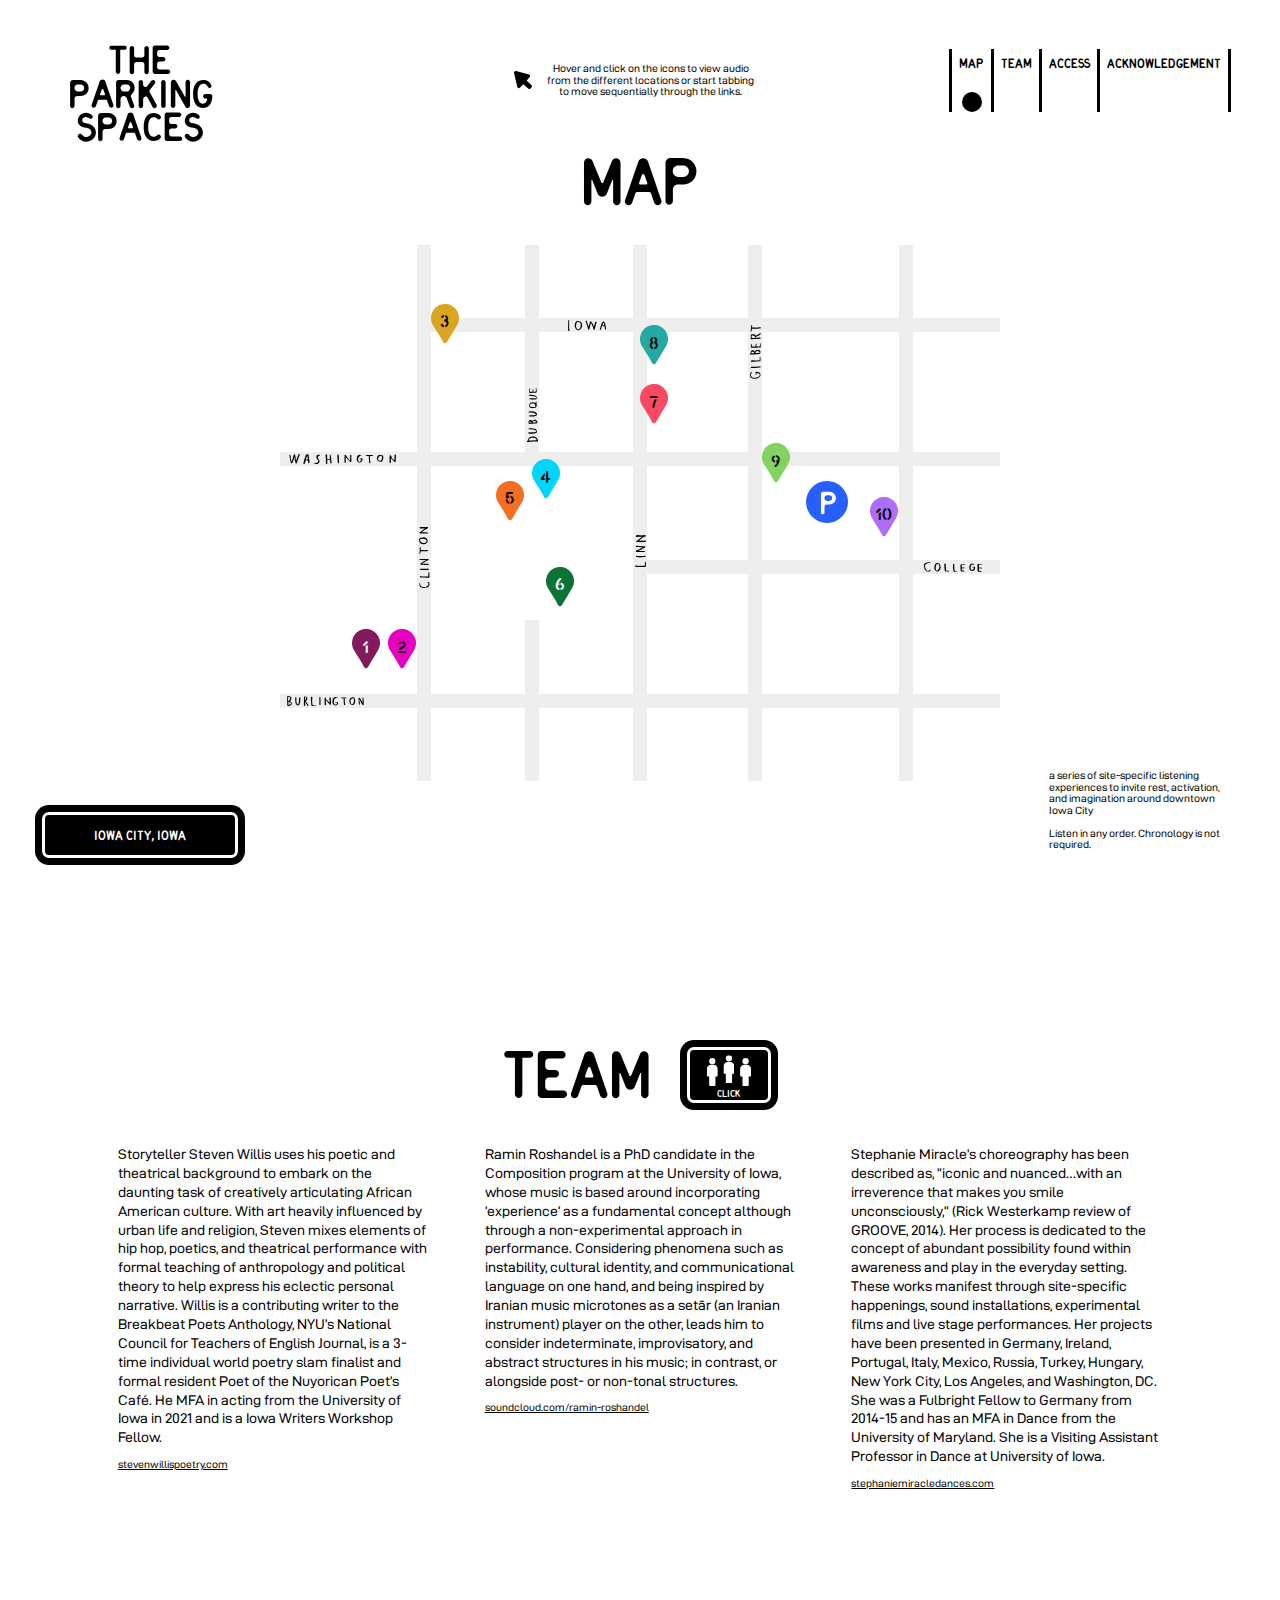
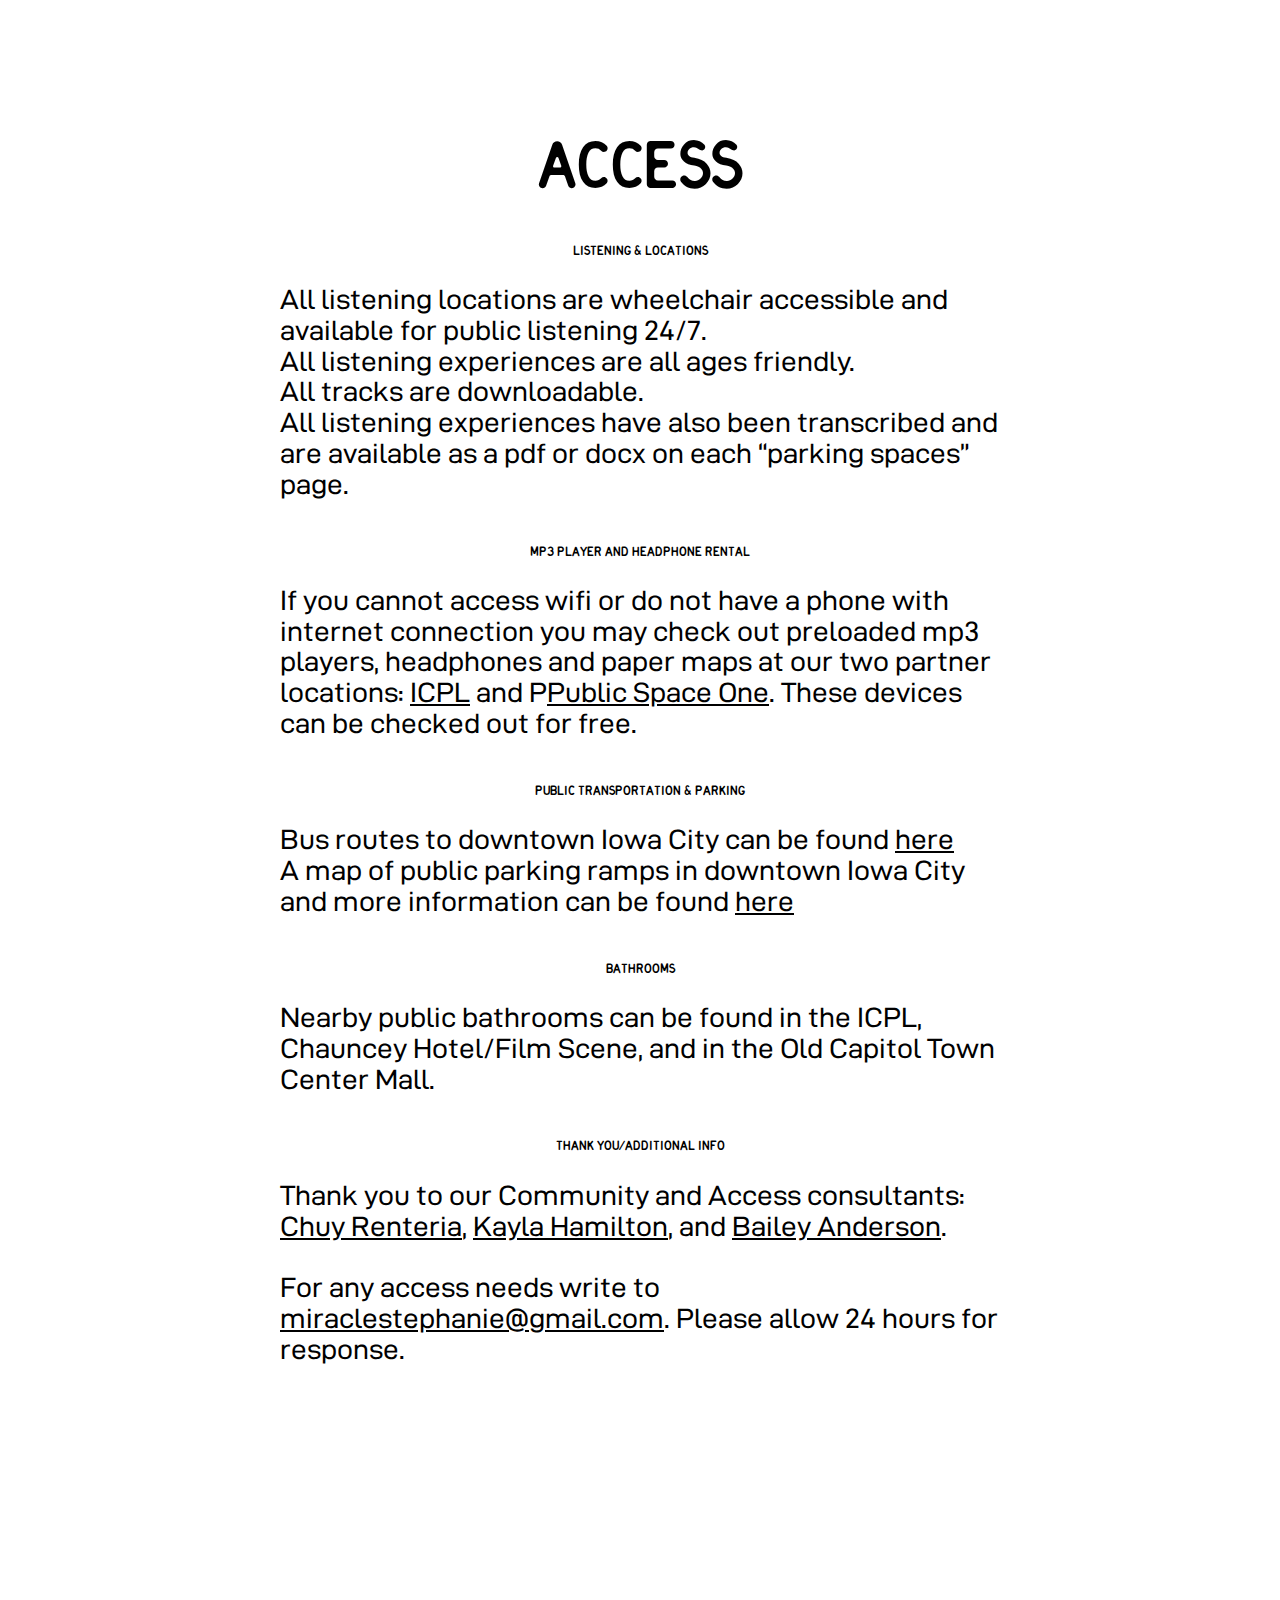
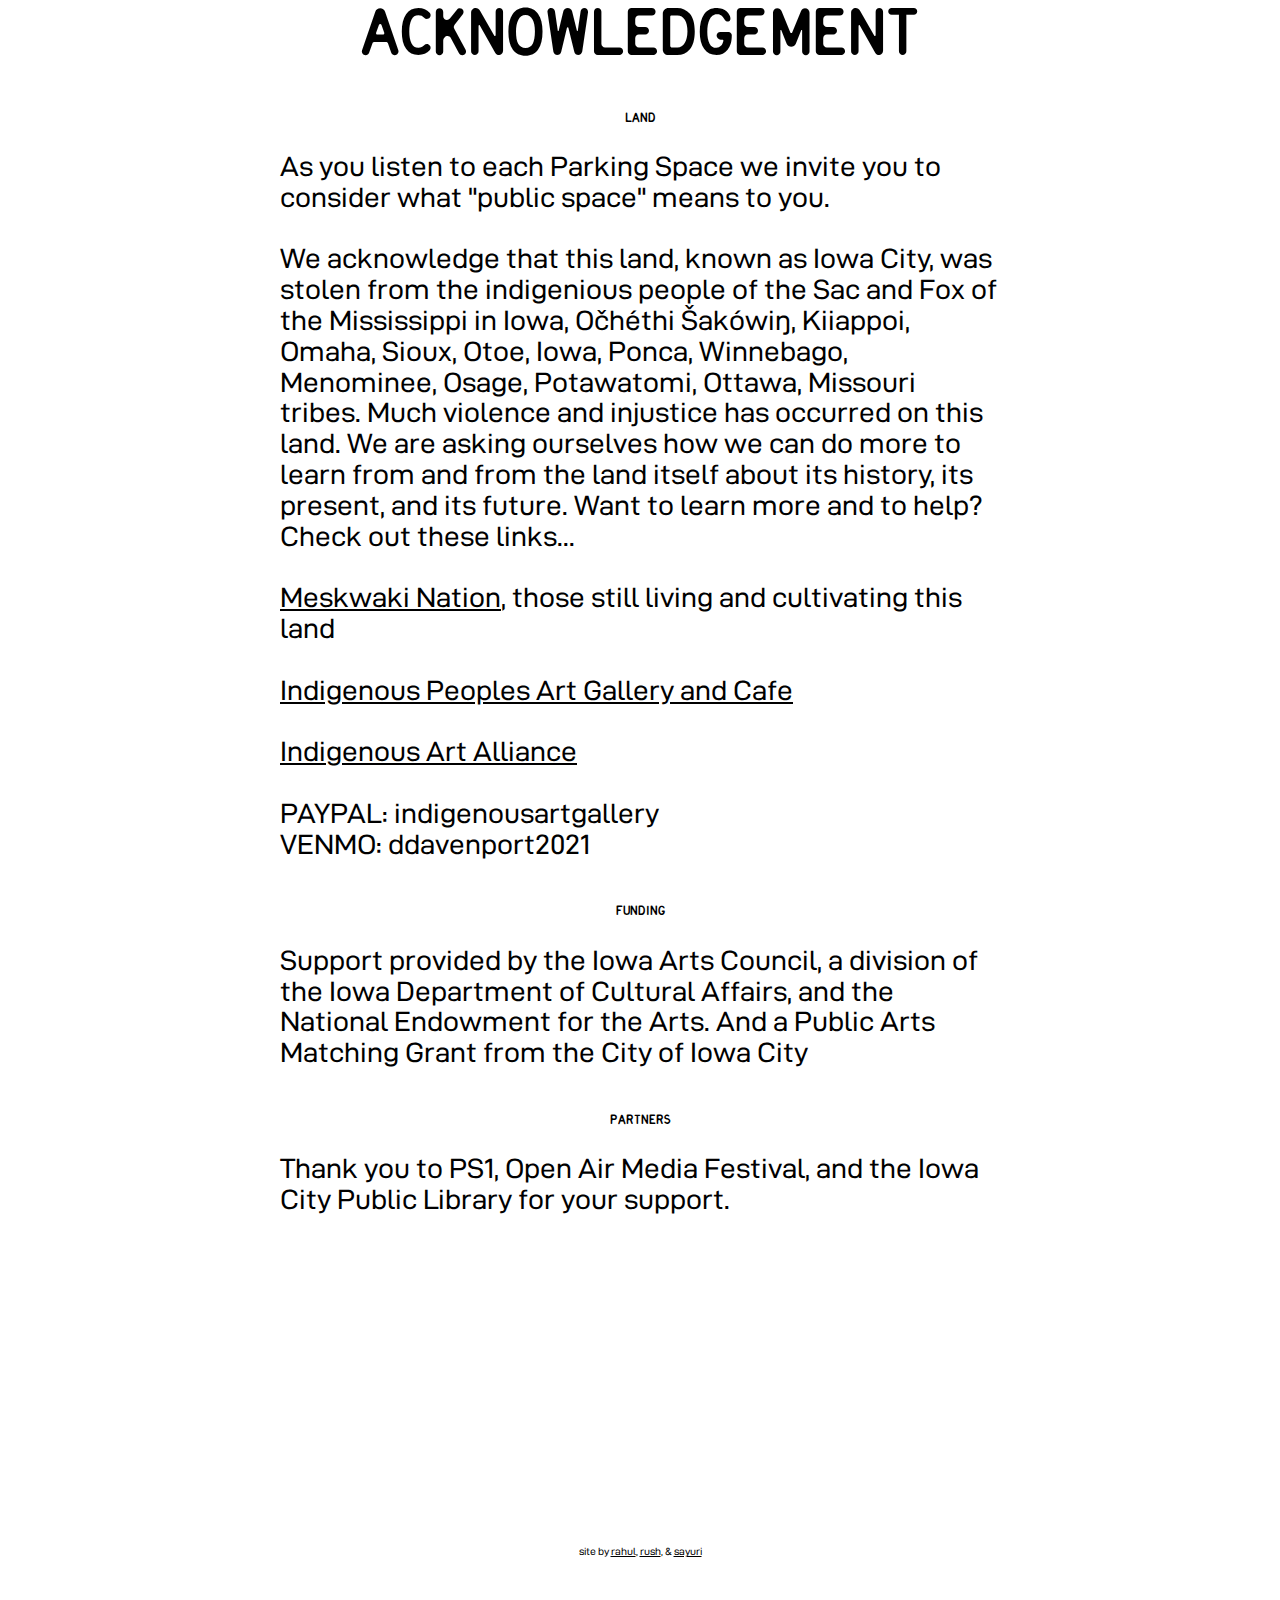
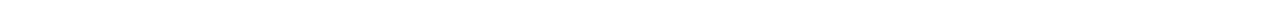
==== commit 376da85c: "footer" ====
--- a/index.html
+++ b/index.html
@@ -545,7 +545,7 @@
 	</main>
 
 	<footer>
-		<span id='site_credits'>site by rahul, rush, & sayuri</span>
+		<span id='site_credits'>site by <a href="https://r-s-s.net" target="blank">rahul</a>, <a href='https://rushjackson.com/' target="blank">rush</a>, & <a href='http://www.sayurisworld.com/' target='blank'>sayuri</a></span>
 	</footer>
 
 	<script type="text/javascript" src="js/image.js"></script>
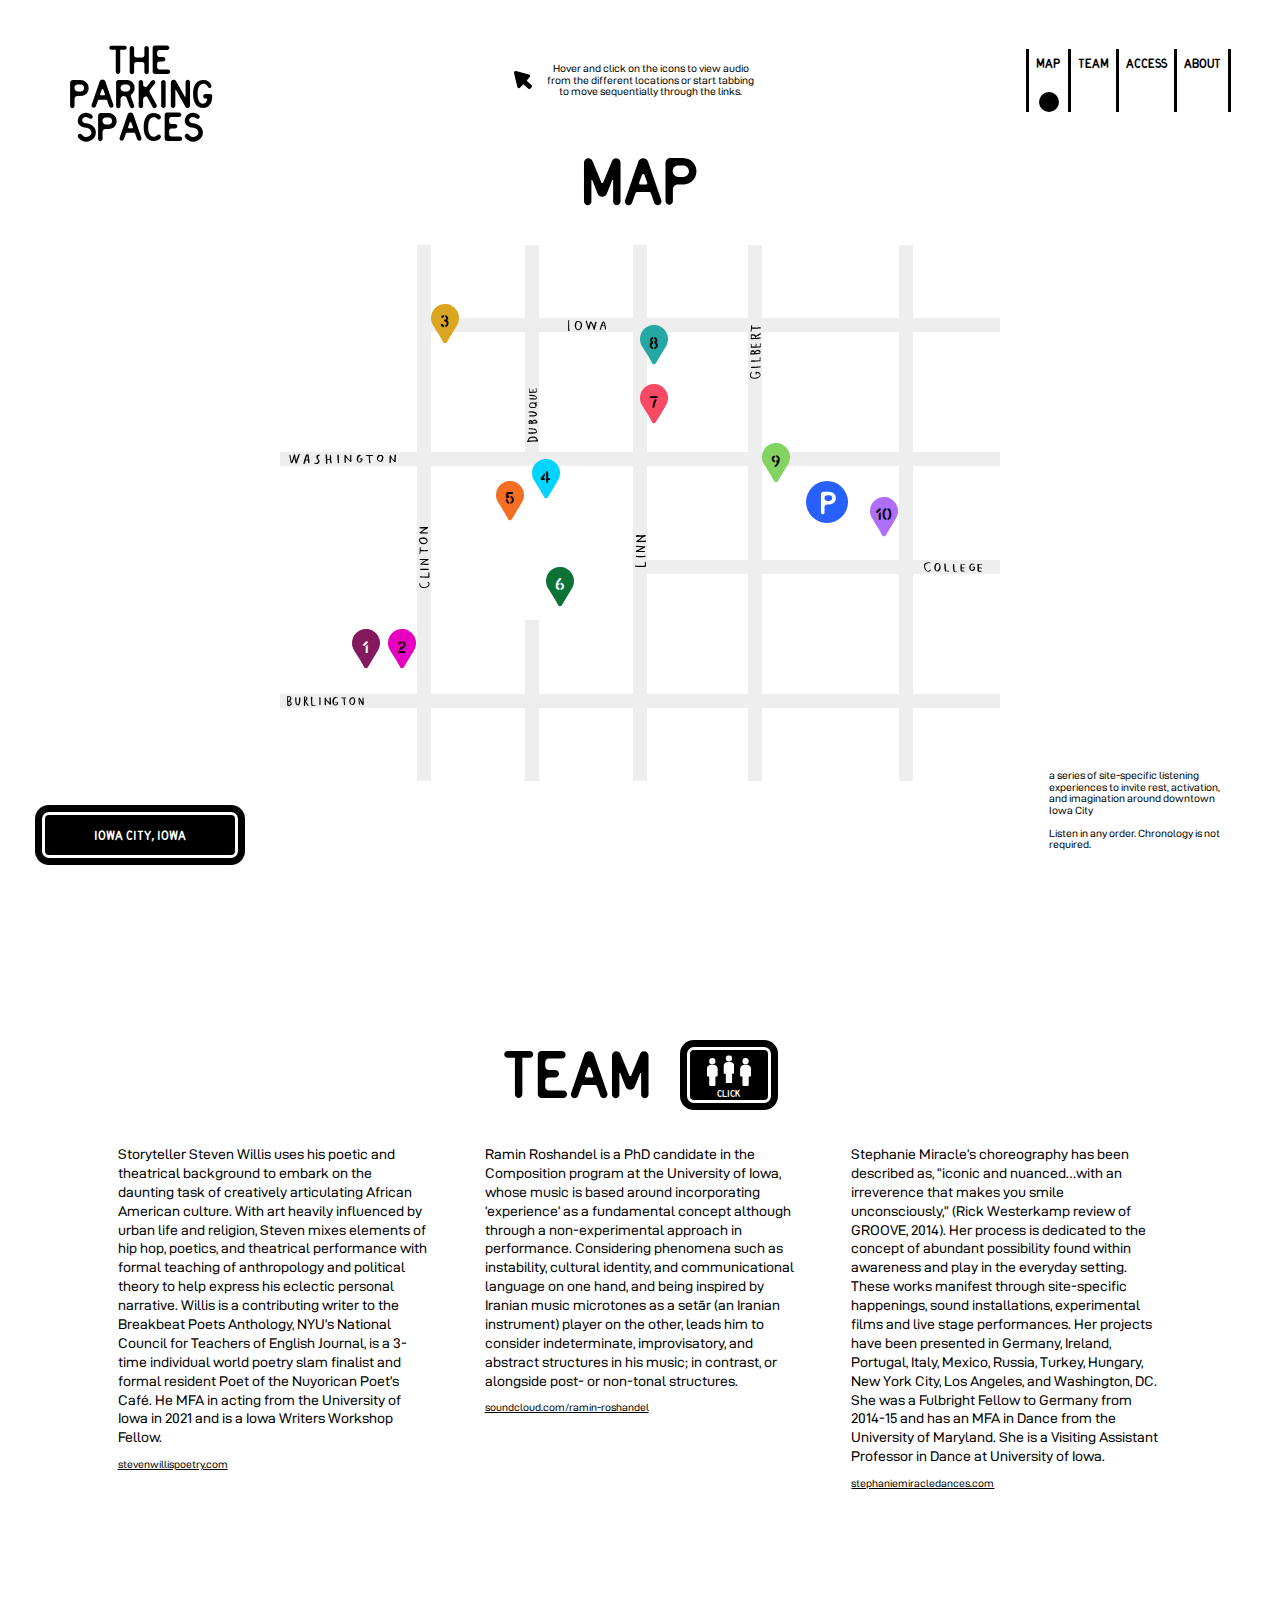
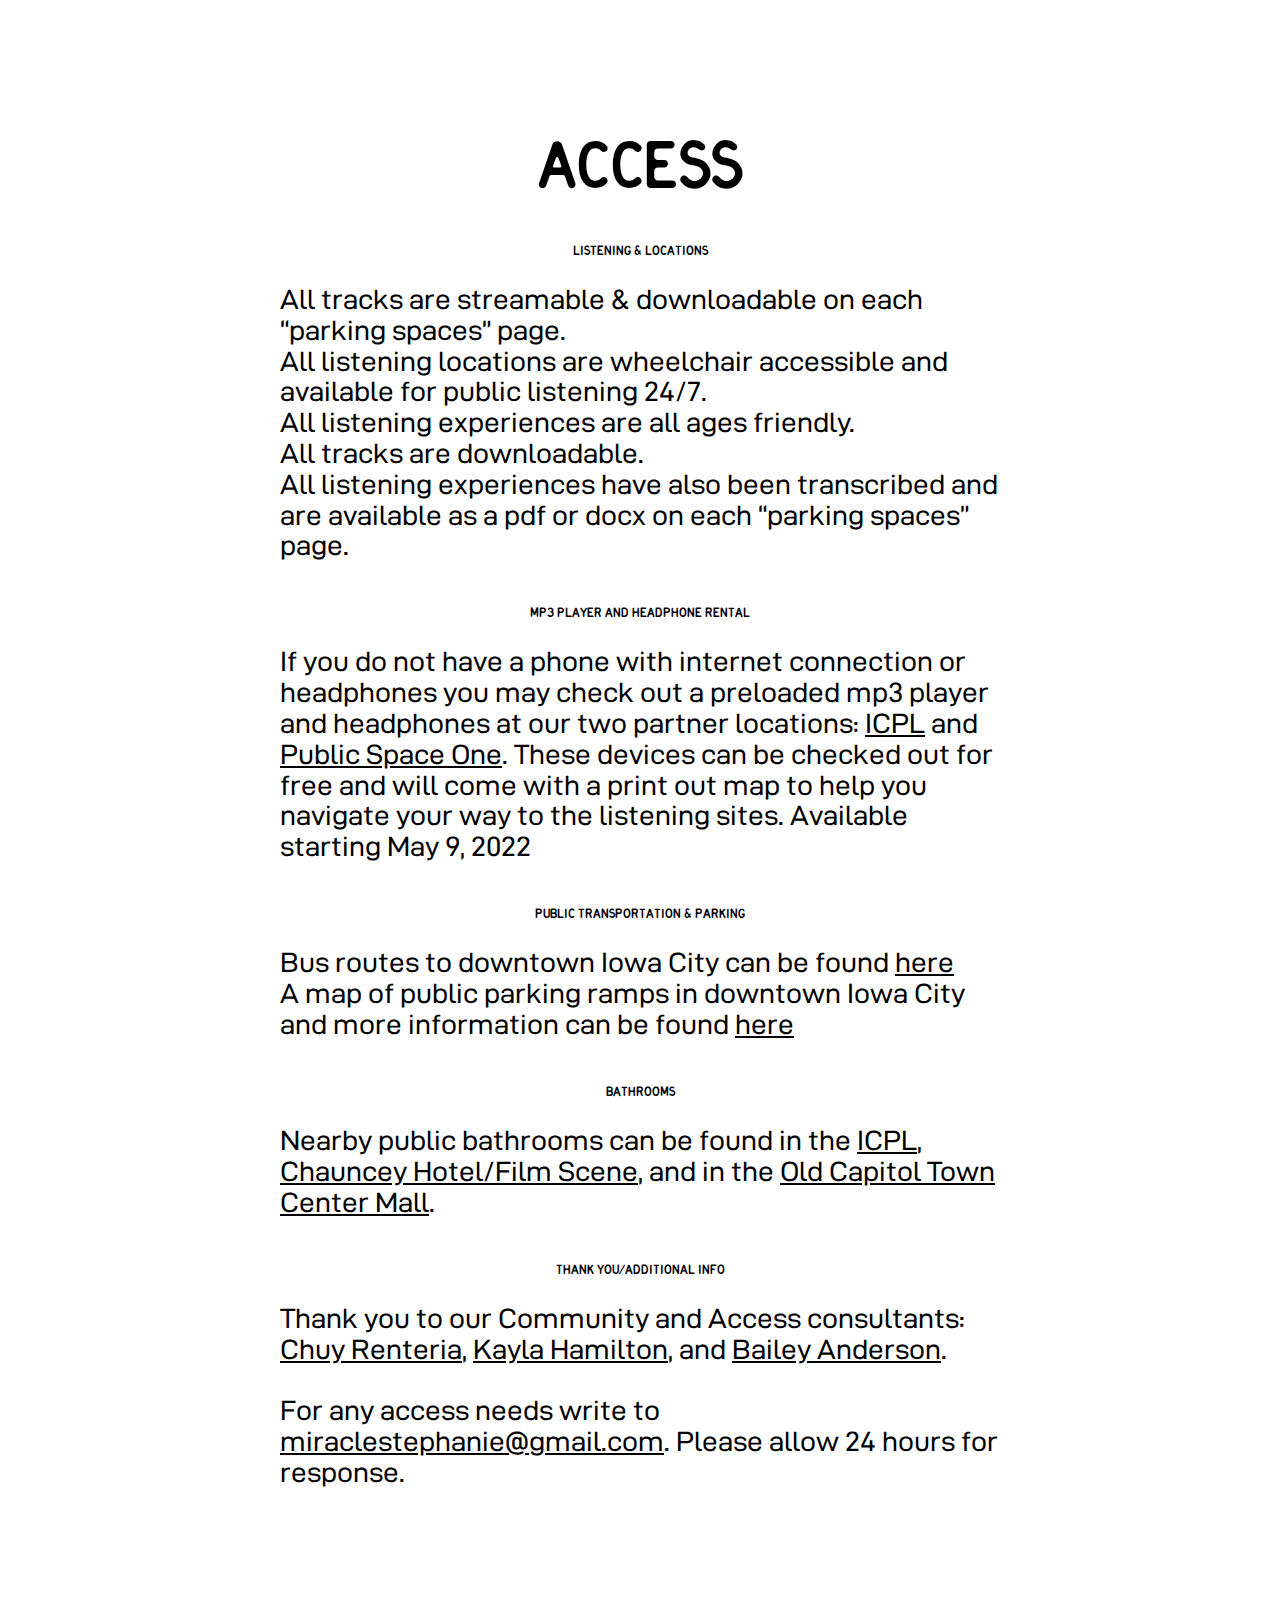
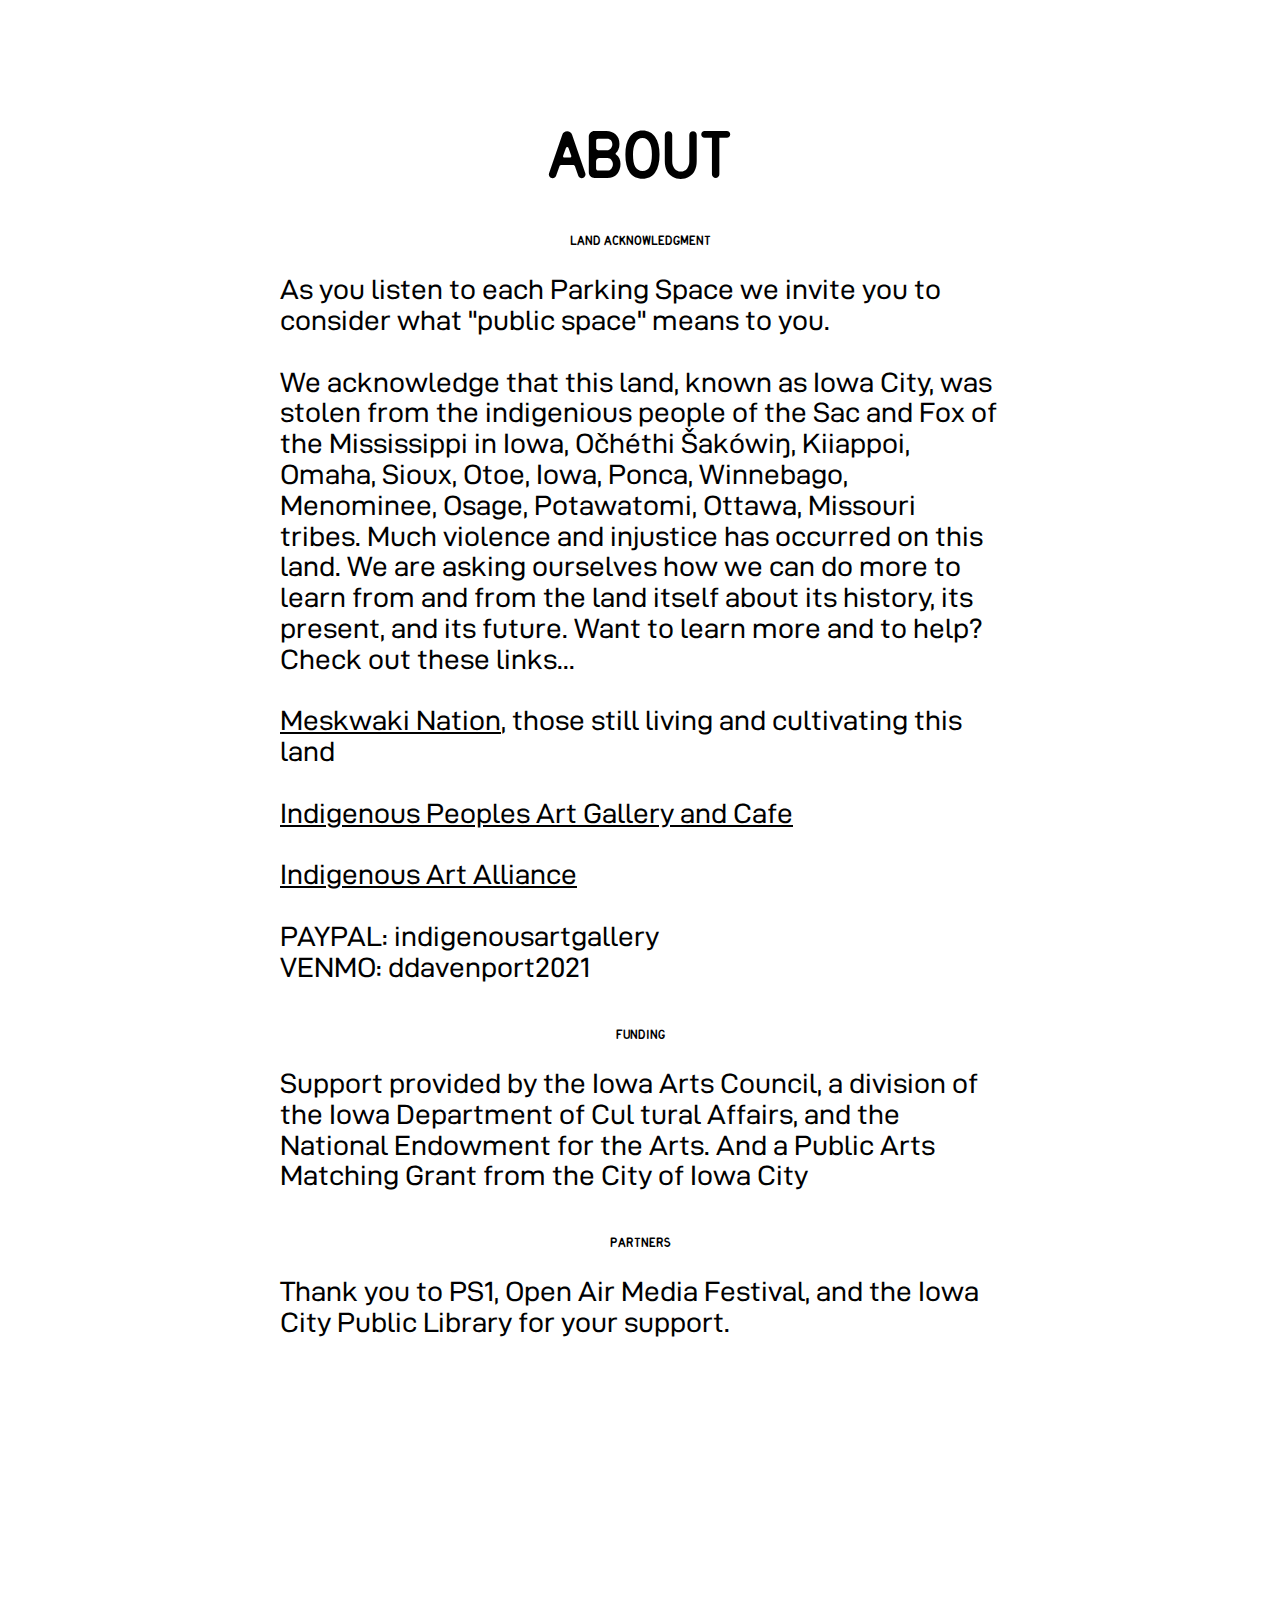
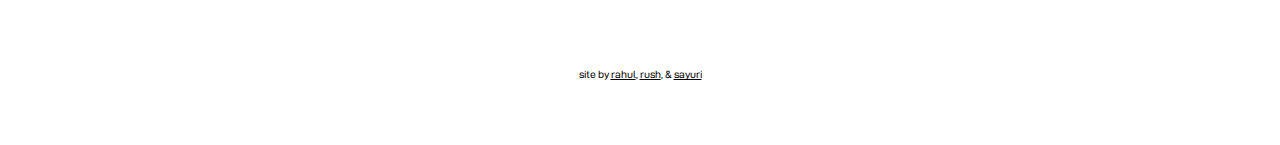
==== commit 579bb324: "adding in verbiage changes" ====
--- a/index.html
+++ b/index.html
@@ -21,9 +21,7 @@
 				<a class='nav_link team' href="#team">Team</a>
 				<a class='nav_link access' href="#access">Access</a>
 				<a class='nav_link acknowledgement' href="#acknowledgement">
-					<span class='desktop'>Acknowledgement</span>
-					<span class='tablet'>Acknowledgement</span>
-					<span class='mobile'>Ack.</span>
+					About
 				</a>
 			</div>
 		</nav>
@@ -222,7 +220,7 @@
 							<div class='title_author_container'>
 								<img class='icon' id='icon-3' src="assets/map/icons/icon-3.svg">
 								<span class='title'>Southeast corner of Clinton and Iowa Ave</span>
-								<span class='address'>Intersection of south clinton and Iowa Ave</span>
+								<span class='address'>Intersection of South Clinton and Iowa Ave</span>
 								<span class='coordinates'>41.661196, -91.534439</span>
 							</div>
 						</div>
@@ -468,6 +466,8 @@
 
 			<div>
 				<h3>Listening & Locations</h3>
+				All tracks are streamable & downloadable on each “parking spaces” page.
+				<br>
 				All listening locations are wheelchair accessible and available for public listening 24/7. 
 				<br>
 				All listening experiences are all ages friendly.
@@ -479,7 +479,8 @@
 
 			<div>
 				<h3>MP3 player and Headphone Rental</h3>
-				If you cannot access wifi or do not have a phone with internet connection you may check out preloaded mp3 players, headphones and paper maps at our two partner locations: <a href='https://g.page/iowacitypubliclibrary?share' target='blank'>ICPL</a> and P<a href="https://www.google.com/maps/place/Public+Space+One/@41.6644937,-91.5326028,17z/data=!3m1!4b1!4m5!3m4!1s0x87e441ee313cff87:0x7aafb91011ad32e0!8m2!3d41.6644887!4d-91.5304142?shorturl=1" target='blank'>Public Space One</a>. These devices can be checked out for free.  
+				If you do not have a phone with internet connection or headphones you may check out a preloaded mp3 player and headphones at our two partner locations: <a href='https://g.page/iowacitypubliclibrary?share' target='blank'>ICPL</a> and <a href="https://www.google.com/maps/place/Public+Space+One/@41.6644937,-91.5326028,17z/data=!3m1!4b1!4m5!3m4!1s0x87e441ee313cff87:0x7aafb91011ad32e0!8m2!3d41.6644887!4d-91.5304142?shorturl=1" target='blank'>Public Space One</a>. These devices can be checked out for free and will come with a print out map to help you navigate your way to the listening sites. Available starting May 9, 2022
+ 
 			</div>
 
 			<div>
@@ -491,7 +492,7 @@
 
 			<div>
 				<h3>Bathrooms</h3>
-				Nearby public bathrooms can be found in the ICPL, Chauncey Hotel/Film Scene, and in the Old Capitol Town Center Mall.
+				Nearby public bathrooms can be found in the <a href='https://g.page/iowacitypubliclibrary?share' target="blank">ICPL</a>, <a href='https://goo.gl/maps/JxgUfCAzkmwXj7FL8' target="blank">Chauncey Hotel/Film Scene</a>, and in the <a href='https://goo.gl/maps/UzvYoeC1idDVycdo7' target="blank">Old Capitol Town Center Mall</a>.
 			</div>
 
 			<div>
@@ -505,13 +506,11 @@
 
 		<section id='acknowledgement' class='large_paragraph'>
 			<h2>
-				<span class='desktop'>Acknowledgement</span>
-				<span class='tablet'>Acknowledgement</span>
-				<span class='mobile'>Ack.</span>
+				<span class='desktop'>About</span>
 			</h2>
 
 			<div>
-   			<h3>Land</h3>
+   			<h3>Land Acknowledgment</h3>
 				As you listen to each Parking Space we invite you to consider what "public space" means to you.
 				<br>
 				<br>
@@ -534,7 +533,7 @@
 
 			<div>
 				<h3>Funding</h3>
-				Support provided by the Iowa Arts Council, a division of the Iowa Department of Cultural Affairs, and the National Endowment for the Arts. And a Public Arts Matching Grant from the City of Iowa City
+				Support provided by the Iowa Arts Council, a division of the Iowa Department of Cul	tural Affairs, and the National Endowment for the Arts. And a Public Arts Matching Grant from the City of Iowa City
 			</div>
 
 			<div>
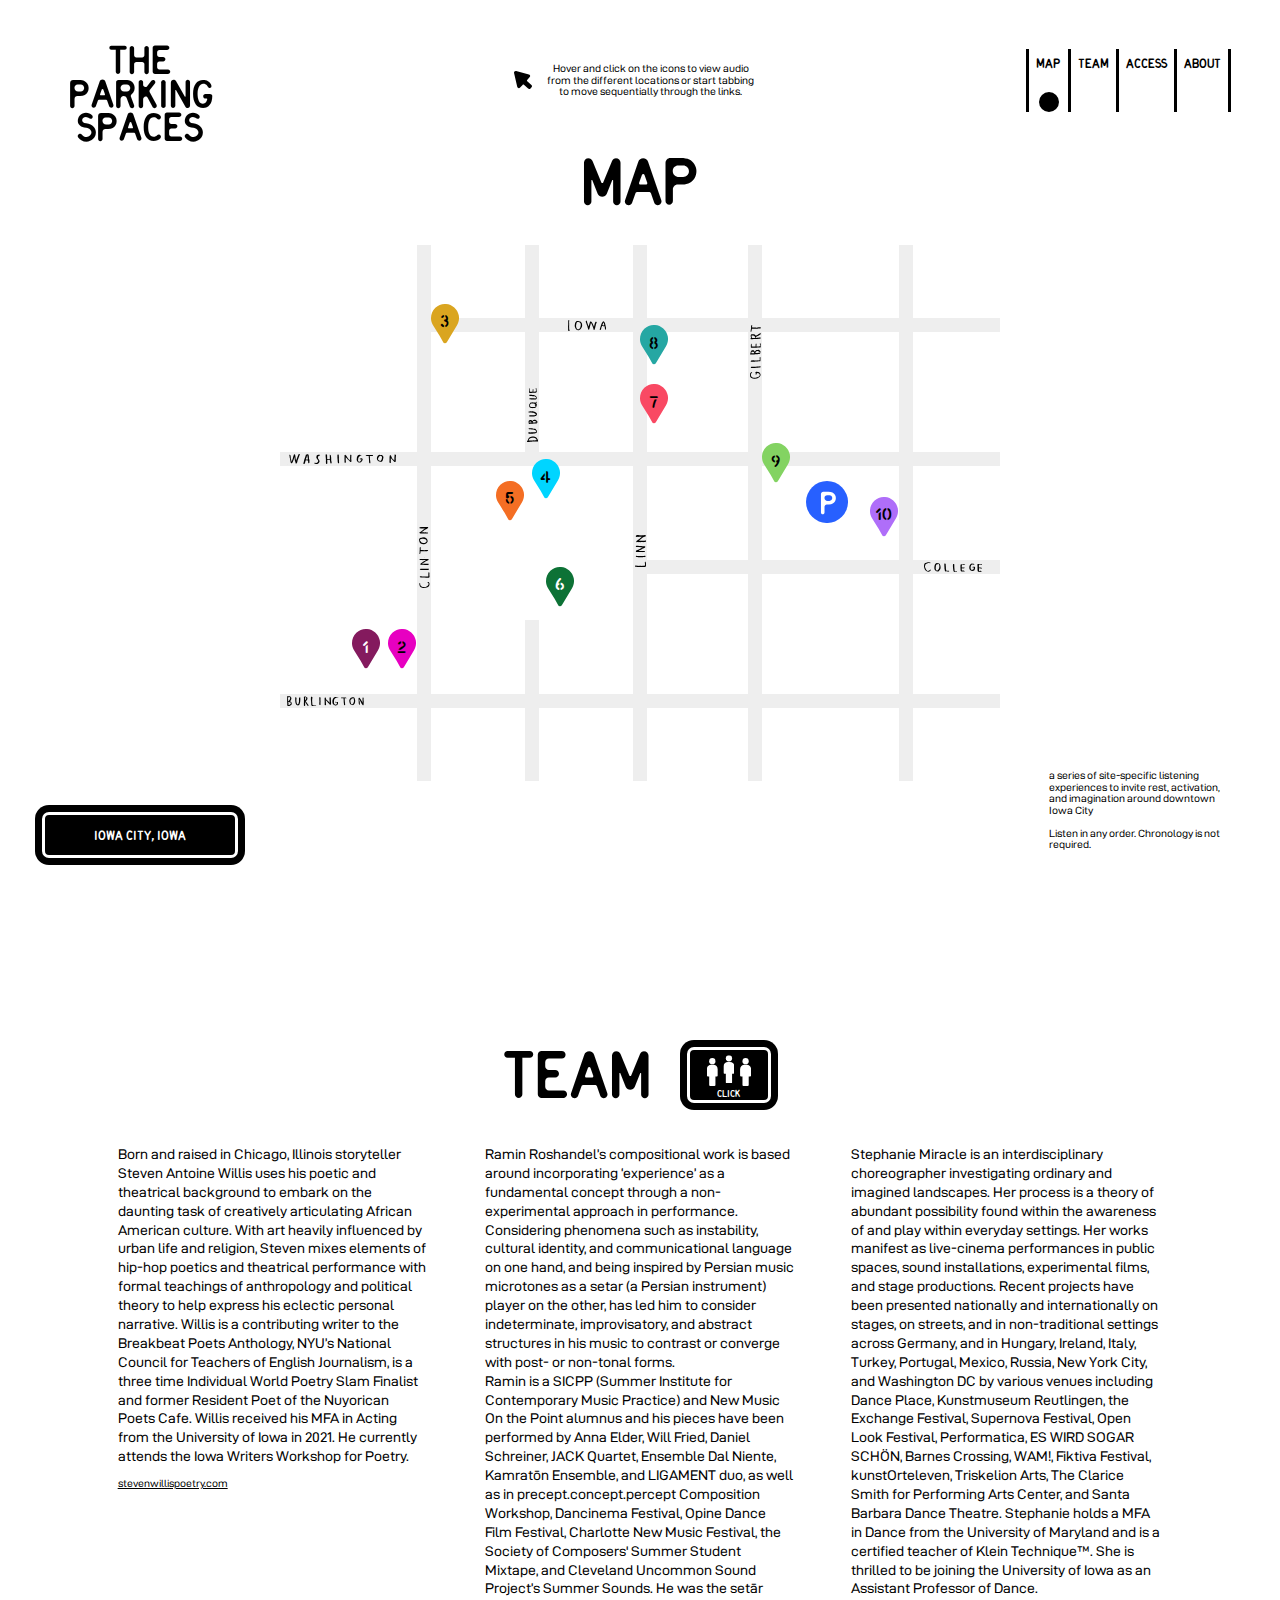
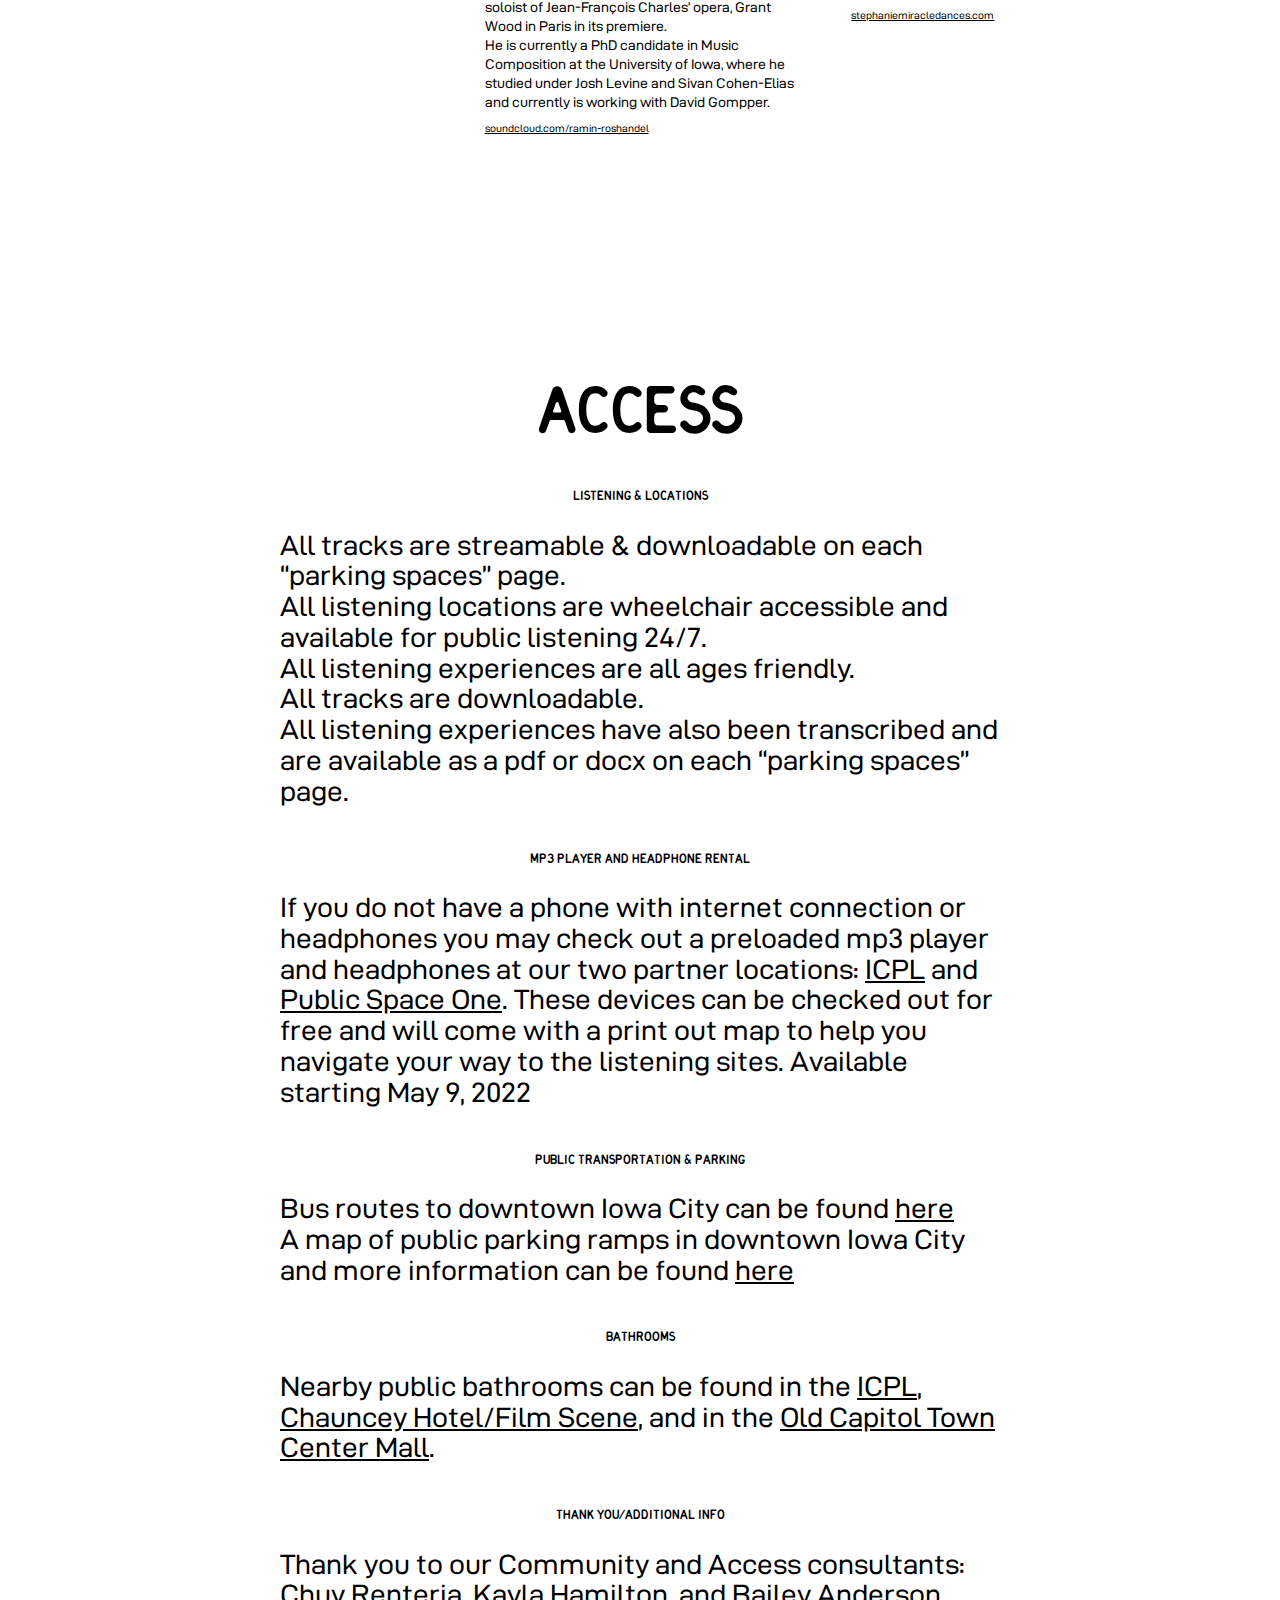
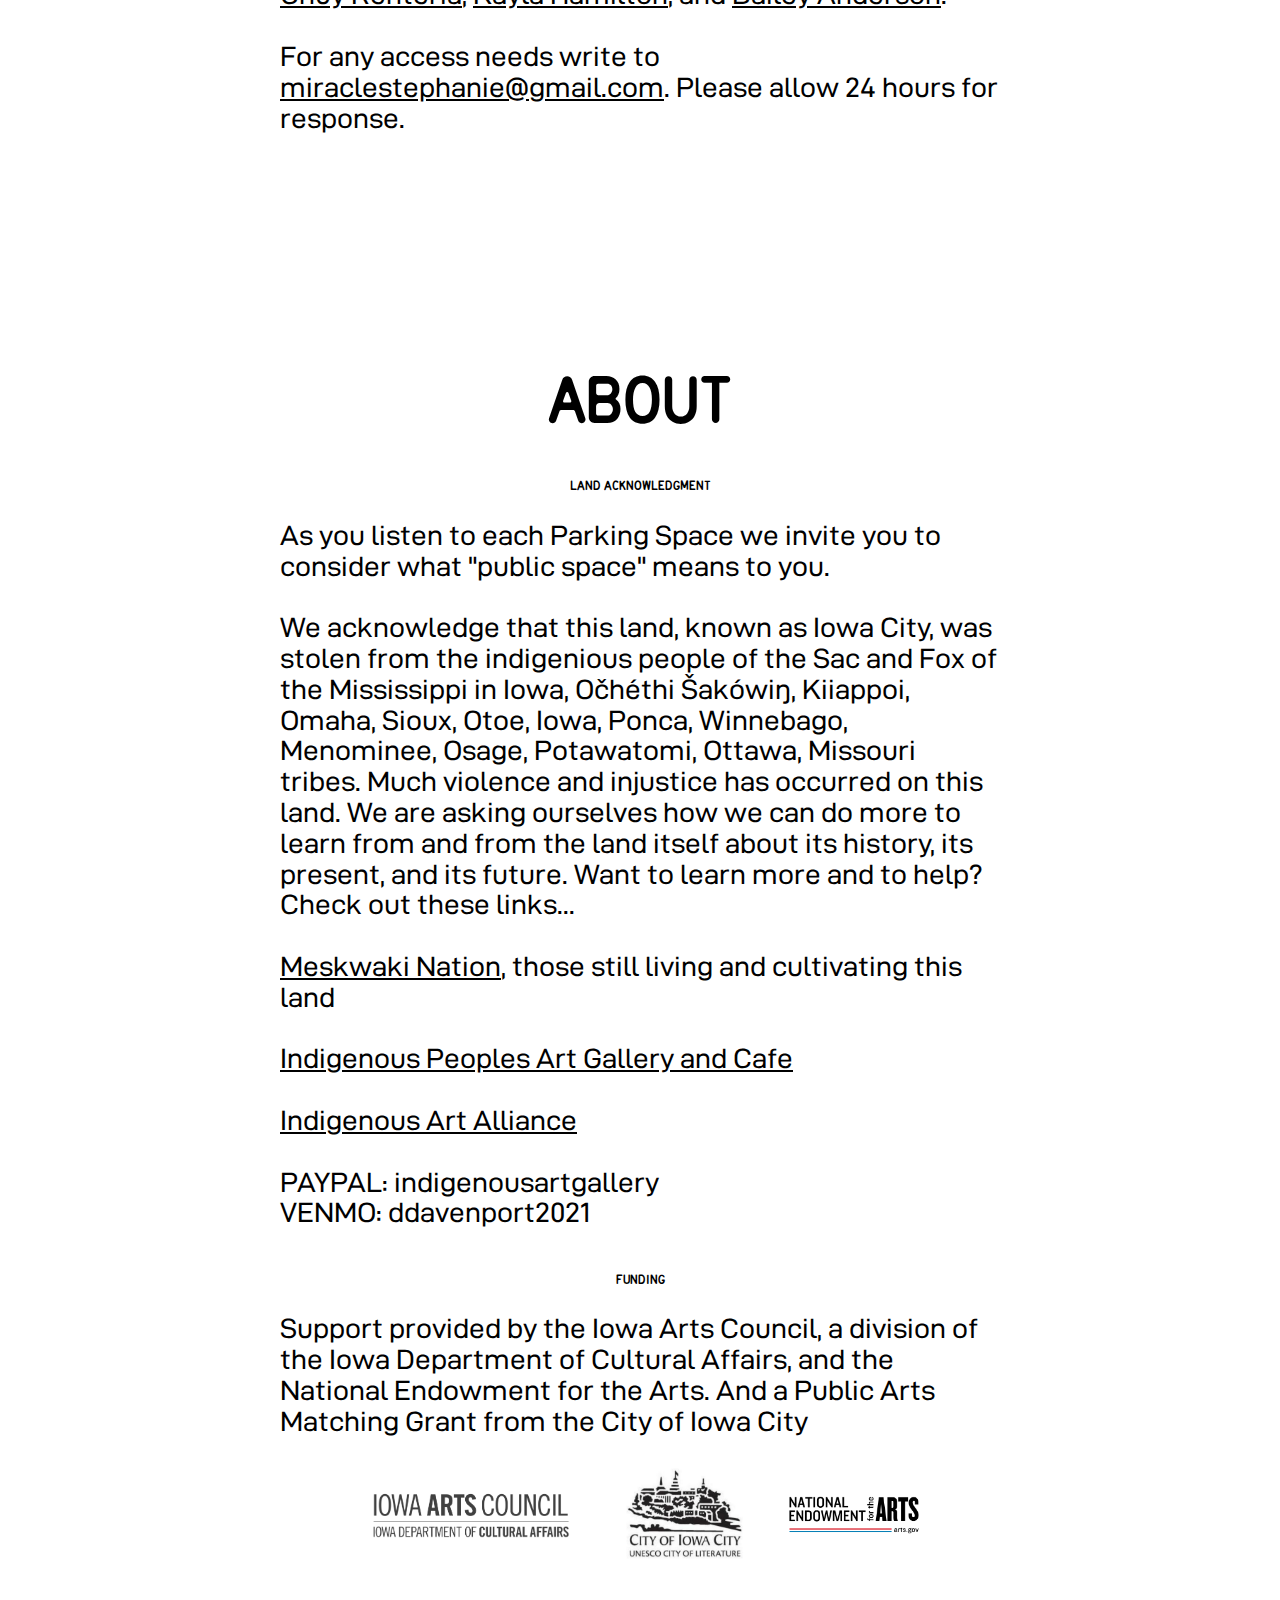
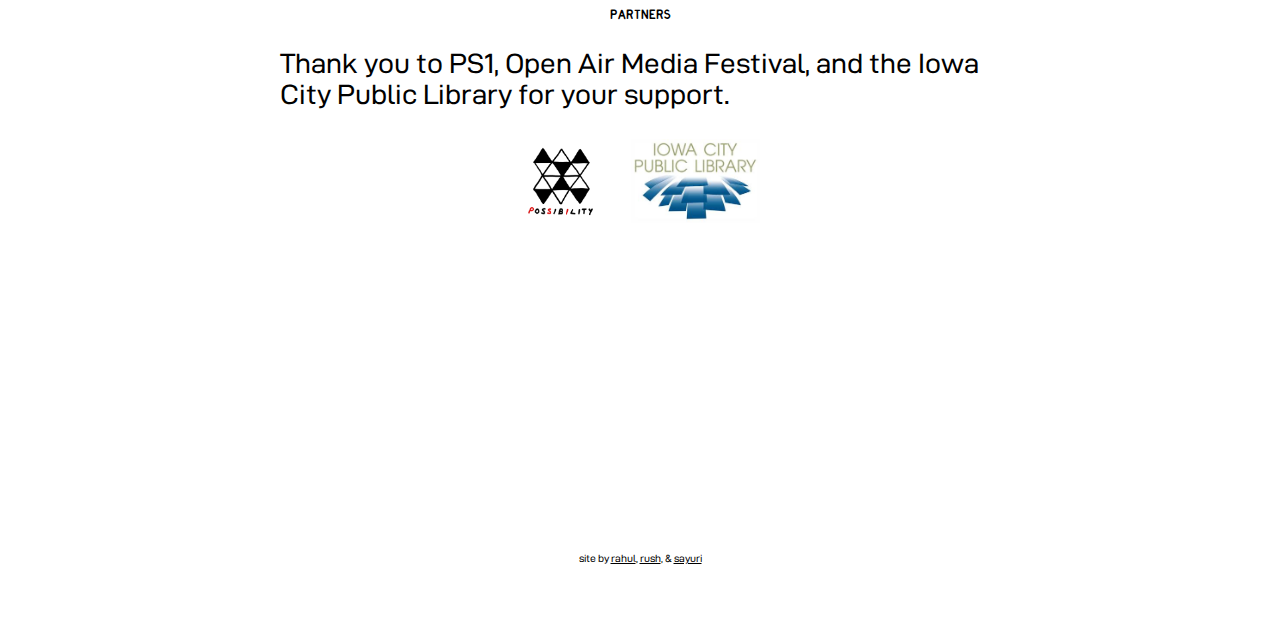
==== commit 69bc3be6: "adding in funder logos" ====
--- a/index.html
+++ b/index.html
@@ -443,19 +443,23 @@
 			</div>
 
 			<div class='contributor'>
-				Storyteller Steven Willis uses his poetic and theatrical background to embark on the daunting task of creatively articulating African American culture. With art heavily influenced by urban life and religion, Steven mixes elements of hip hop, poetics, and theatrical performance with formal teaching of anthropology and political theory to help express his eclectic personal narrative. Willis is a contributing writer to the Breakbeat Poets Anthology, NYU’s National Council for Teachers of English Journal, is a 3-time individual world poetry slam finalist and formal resident Poet of the Nuyorican Poet’s Café. He MFA in acting from the University of Iowa in 2021 and is a Iowa Writers Workshop Fellow.
+				Born and raised in Chicago, Illinois storyteller <span class='artist_name'>Steven Antoine Willis</span> uses his poetic and theatrical background to embark on the daunting task of creatively articulating African American culture. With art heavily influenced by urban life and religion, Steven mixes elements of hip-hop poetics and theatrical performance with formal teachings of anthropology and political theory to help express his eclectic personal narrative. Willis is a contributing writer to the Breakbeat Poets Anthology, NYU’s National Council for Teachers of English Journalism, is a three time Individual World Poetry Slam Finalist and former Resident Poet of the Nuyorican Poets Cafe. Willis received his MFA in Acting from the University of Iowa in 2021. He currently attends the Iowa Writers Workshop for Poetry.
 				<br>
 				<a href="https://www.stevenwillispoetry.com/" target="blank">stevenwillispoetry.com</a>
 			</div>
 
 			<div class='contributor'>
-				Ramin Roshandel is a PhD candidate in the Composition program at the University of Iowa, whose music is based around incorporating ‘experience’ as a fundamental concept although through a non-experimental approach in performance. Considering phenomena such as instability, cultural identity, and communicational language on one hand, and being inspired by Iranian music microtones as a setār (an Iranian instrument) player on the other, leads him to consider indeterminate, improvisatory, and abstract structures in his music; in contrast, or alongside post- or non-tonal structures.
+				<span class='artist_name'>Ramin Roshandel’s</span> compositional work is based around incorporating ‘experience’ as a fundamental concept through a non-experimental approach in performance. Considering phenomena such as instability, cultural identity, and communicational language on one hand, and being inspired by Persian music microtones as a setar (a Persian instrument) player on the other, has led him to consider indeterminate, improvisatory, and abstract structures in his music to contrast or converge with post- or non-tonal forms.
+				<br>
+				Ramin is a SICPP (Summer Institute for Contemporary Music Practice) and New Music On the Point alumnus and his pieces have been performed by Anna Elder, Will Fried, Daniel Schreiner,  JACK Quartet, Ensemble Dal Niente, Kamratōn Ensemble, and LIGAMENT duo, as well as in precept.concept.percept Composition Workshop, Dancinema Festival, Opine Dance Film Festival, Charlotte New Music Festival, the Society of Composers' Summer Student Mixtape, and Cleveland Uncommon Sound Project’s Summer Sounds. He was the setār soloist of Jean-François Charles’ opera, Grant Wood in Paris in its premiere.
+				<br>
+				He is currently a PhD candidate in Music Composition at the University of Iowa, where he studied under Josh Levine and Sivan Cohen-Elias and currently is working with David Gompper.
 				<br>
 				<a href="https://soundcloud.com/ramin-roshandel" target="blank">soundcloud.com/ramin-roshandel</a>
 			</div>
 
 			<div class='contributor'>
-				Stephanie Miracle’s choreography has been described as, “iconic and nuanced…with an irreverence that makes you smile unconsciously,” (Rick Westerkamp review of GROOVE, 2014). Her process is dedicated to the concept of abundant possibility found within awareness and play in the everyday setting. These works manifest through site-specific happenings, sound installations, experimental films and live stage performances. Her projects have been presented in Germany, Ireland, Portugal, Italy, Mexico, Russia, Turkey, Hungary, New York City, Los Angeles, and Washington, DC. She was a Fulbright Fellow to Germany from 2014-15 and has an MFA in Dance from the University of Maryland. She is a Visiting Assistant Professor in Dance at University of Iowa.
+				<span class='artist_name'>Stephanie Miracle</span> is an interdisciplinary choreographer investigating ordinary and imagined landscapes. Her process is a theory of abundant possibility found within the awareness of and play within everyday settings. Her works manifest as live-cinema performances in public spaces, sound installations, experimental films, and stage productions. Recent projects have been presented nationally and internationally on stages, on streets, and in non-traditional settings across Germany, and in Hungary, Ireland, Italy, Turkey, Portugal, Mexico, Russia, New York City, and Washington DC by various venues including Dance Place, Kunstmuseum Reutlingen, the Exchange Festival, Supernova Festival, Open Look Festival, Performatica, ES WIRD SOGAR SCHÖN, Barnes Crossing, WAM!, Fiktiva Festival, kunstOrteleven, Triskelion Arts, The Clarice Smith for Performing Arts Center, and Santa Barbara Dance Theatre. Stephanie holds a MFA in Dance from the University of Maryland and is a certified teacher of Klein Technique™. She is thrilled to be joining the University of Iowa as an Assistant Professor of Dance.
 				<br>
 				<a href="https://www.stephaniemiracledances.com/" target="blank">stephaniemiracledances.com</a>
 			</div>
@@ -533,12 +537,21 @@
 
 			<div>
 				<h3>Funding</h3>
-				Support provided by the Iowa Arts Council, a division of the Iowa Department of Cul	tural Affairs, and the National Endowment for the Arts. And a Public Arts Matching Grant from the City of Iowa City
+				Support provided by the Iowa Arts Council, a division of the Iowa Department of Cultural Affairs, and the National Endowment for the Arts. And a Public Arts Matching Grant from the City of Iowa City
+				<div class='with_logos funders'>
+					<img class='funder_logo' src="assets/logos/IDCA.jpg">
+					<img class='funder_logo' id='city_logo' src="assets/logos/city_of_iowa_city.png">
+					<img class='funder_logo' src="assets/logos/national_endowment_logo.png">
+				</div>
 			</div>
 
 			<div>
 				<h3>Partners</h3>
 				Thank you to PS1, Open Air Media Festival, and the Iowa City Public Library for your support. 
+				<div class='with_logos partners'>
+					<img class='funder_logo' src="assets/logos/ps_1.png">
+					<img class='funder_logo' src="assets/logos/ICPL.jpeg">
+				</div>
 			</div>
 		</section>
 	</main>
--- a/css/map.css
+++ b/css/map.css
@@ -647,6 +647,27 @@
 	font-size: var(--s_font);
 }
 
+.with_logos{
+	display: flex;
+	align-items: center;
+	justify-content: center;
+	margin-top: 2rem;
+}
+
+#city_logo{
+	height: 7rem;
+}
+
+.funders .funder_logo{
+	height: 5rem;
+	margin: 0 0.5rem;
+}
+
+.partners .funder_logo{
+	height: 6rem;
+	margin: 0 1rem;
+}
+
 @media (max-width: 1000px), (hover: none){
 	#map_location{
 		z-index: 10;
@@ -774,6 +795,17 @@
 		left: 0;
 	}
 
+	.with_logos{
+		flex-direction: column;
+	}
+
+	.funders .funder_logo,
+	.partners .funder_logo{
+		height: auto !important;
+		width: 50%;
+		margin-bottom: 2rem;
+	}
+
 	#interaction_notification{
 		top: 36rem;
 	}
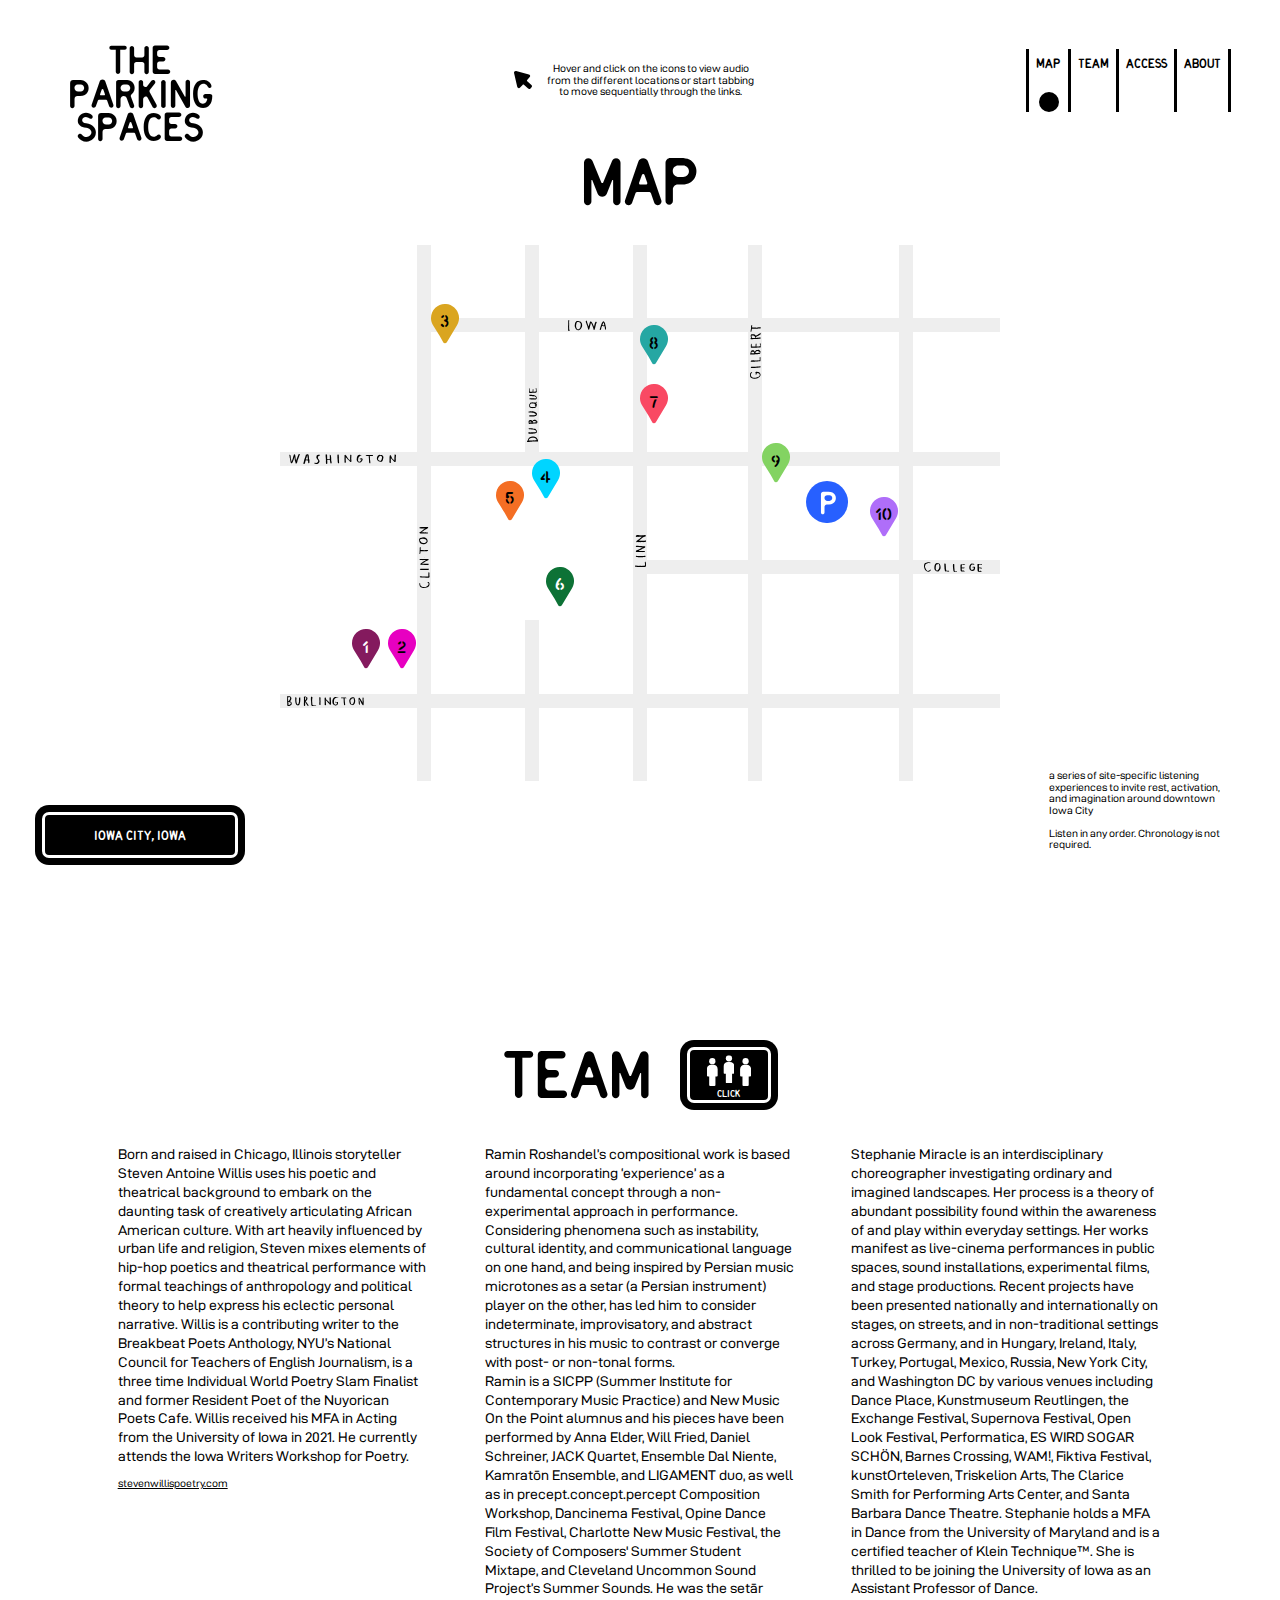
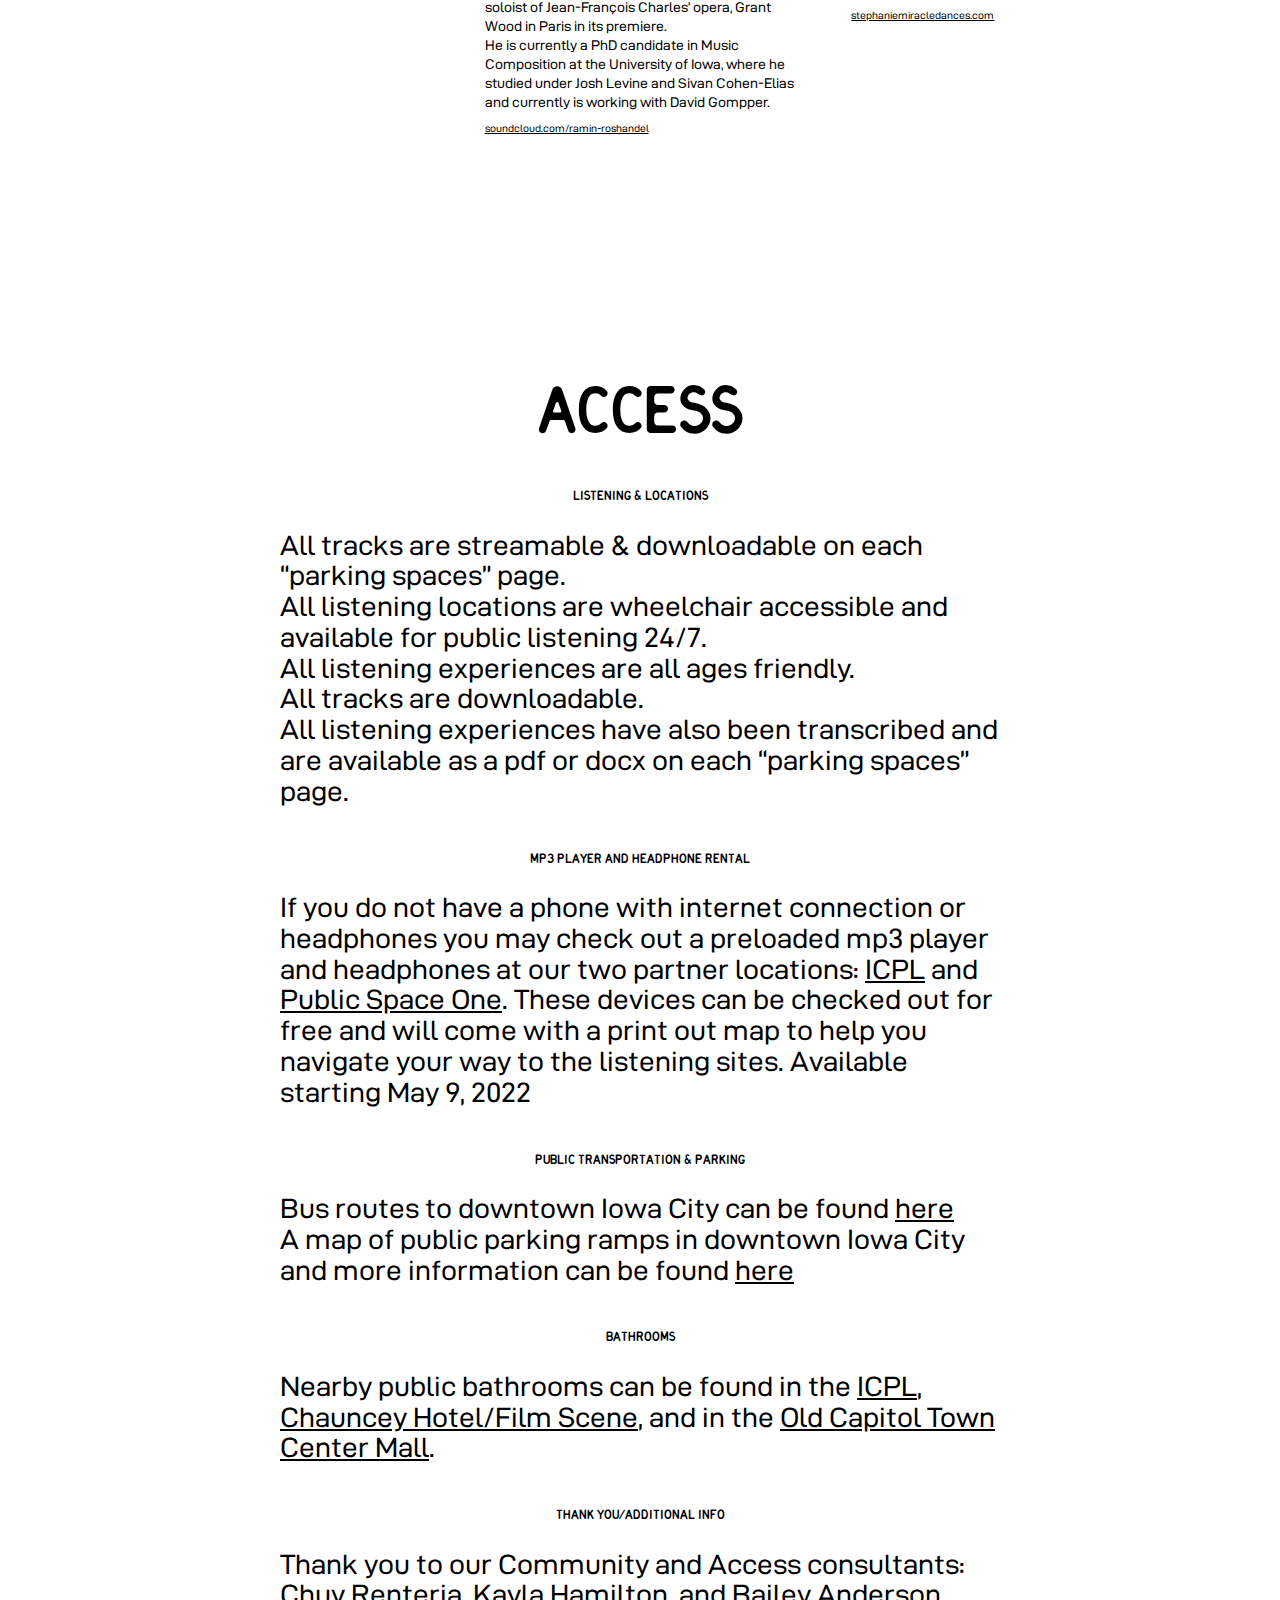
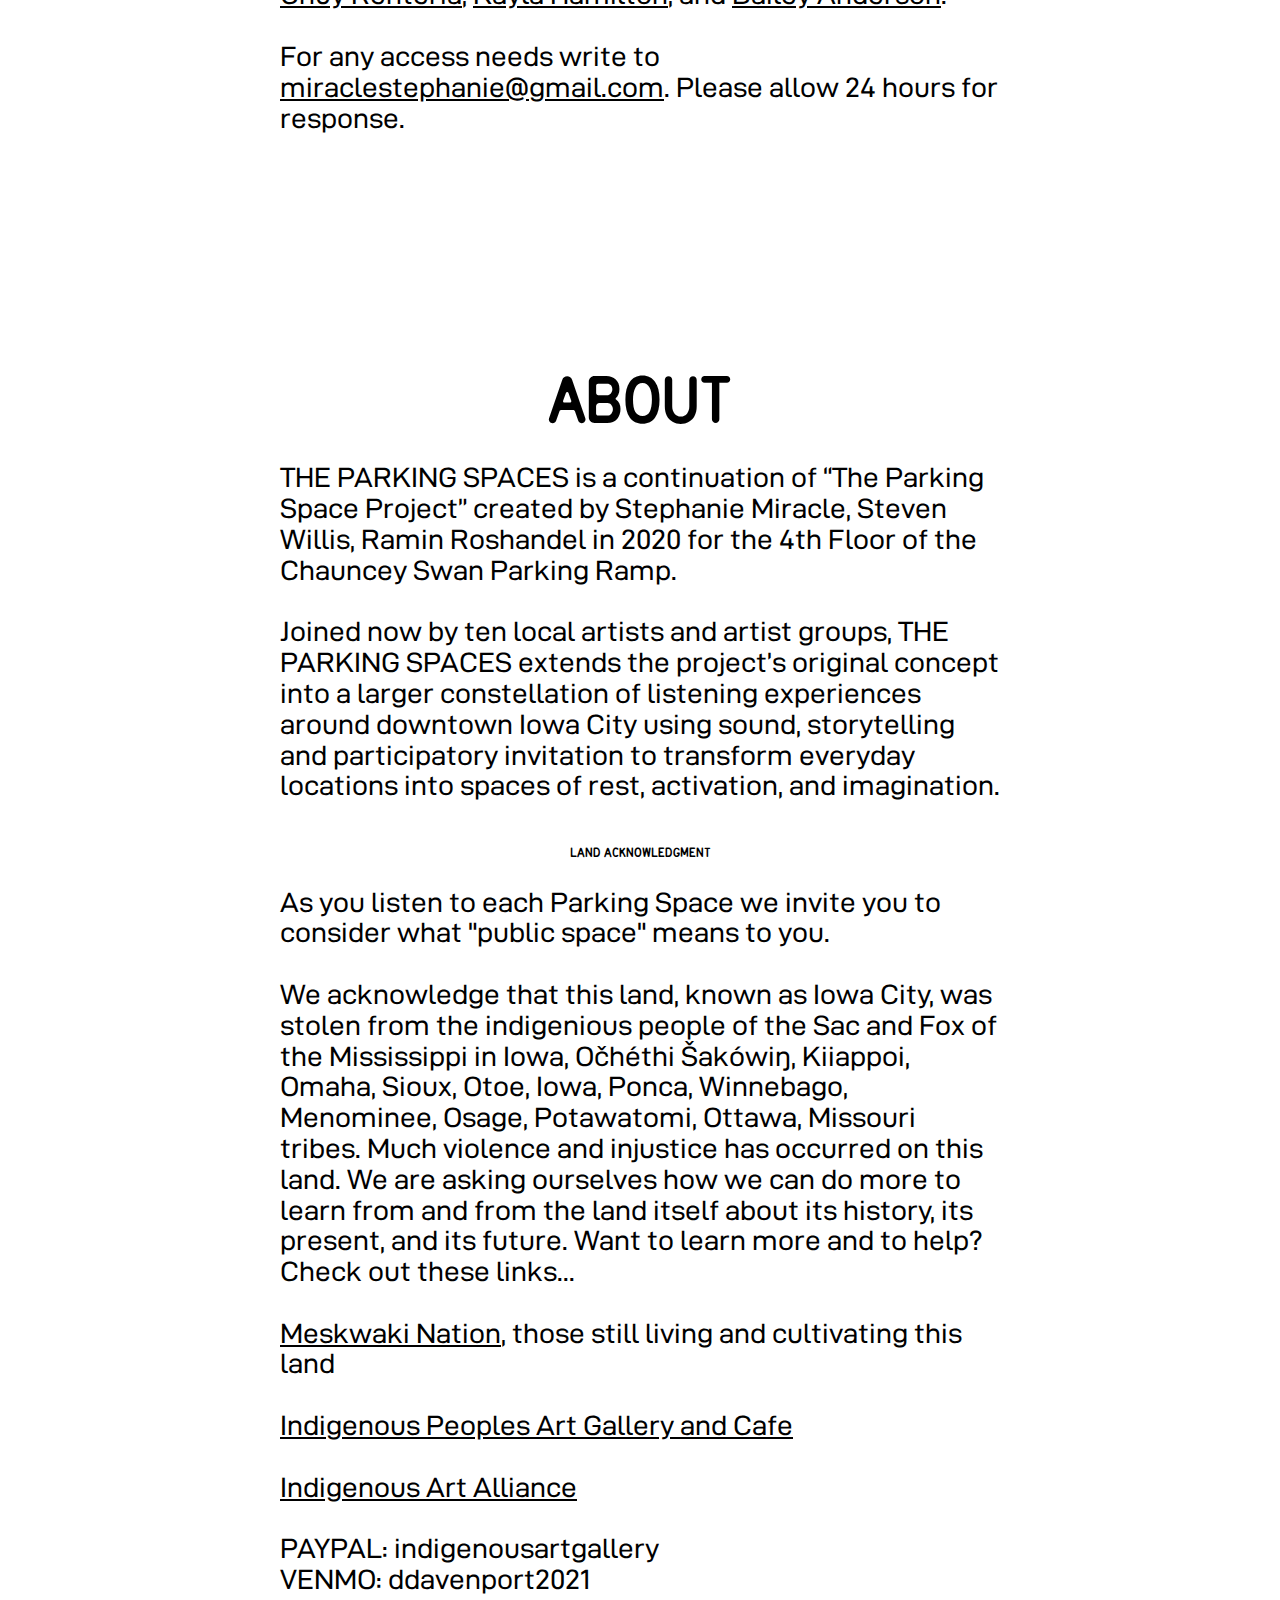
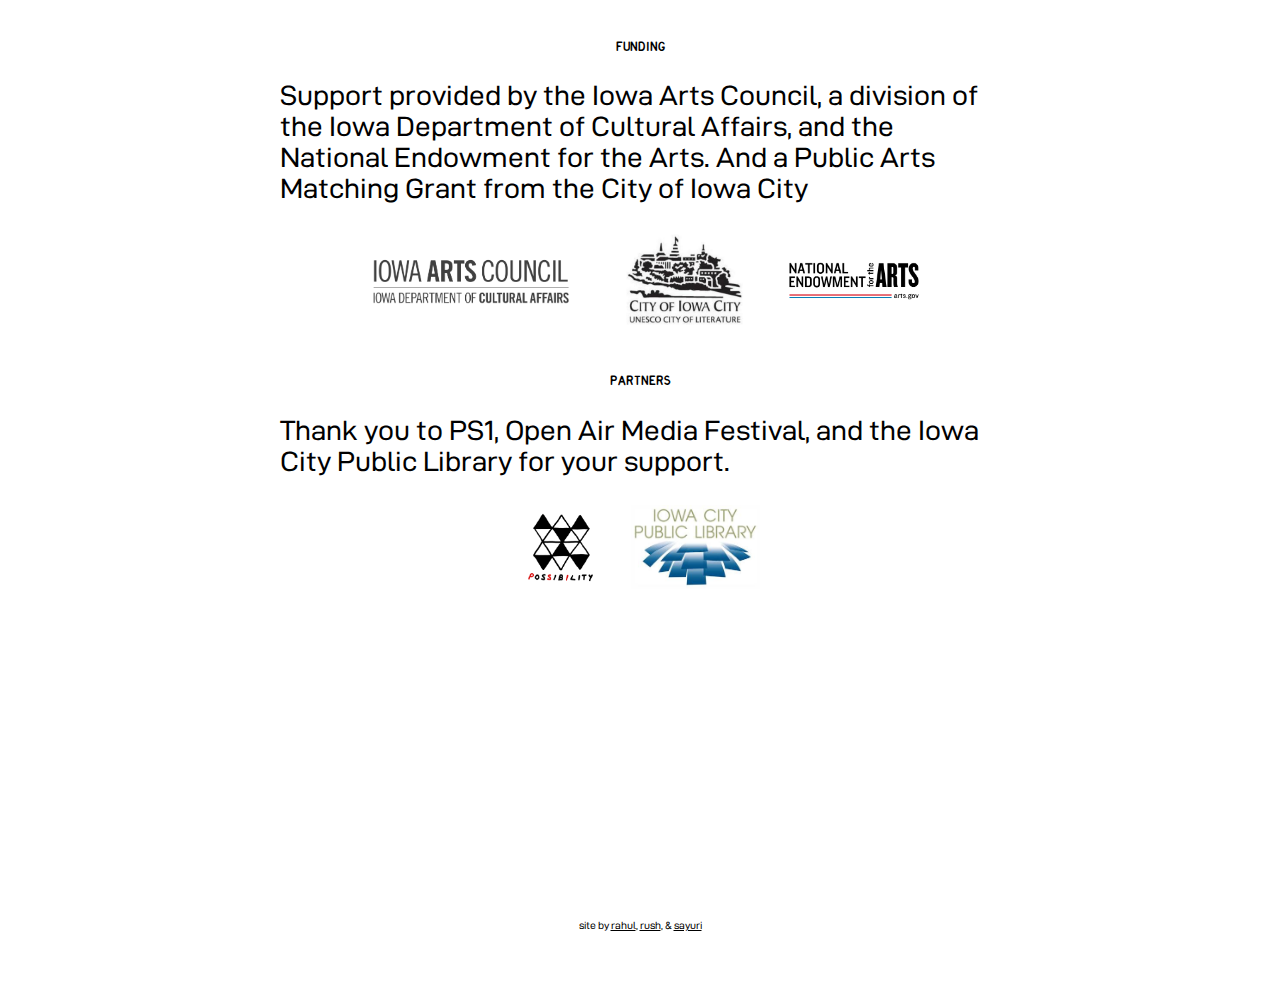
==== commit 6a43180b: "adding in about text" ====
--- a/index.html
+++ b/index.html
@@ -514,6 +514,13 @@
 			</h2>
 
 			<div>
+				THE PARKING SPACES is a continuation of “The Parking Space Project” created by Stephanie Miracle, Steven Willis, Ramin Roshandel in 2020 for the 4th Floor of the Chauncey Swan Parking Ramp. 
+				<br>
+				<br>
+				Joined now by ten local artists and artist groups, THE PARKING SPACES extends the project’s original concept into a larger constellation of listening experiences around downtown Iowa City using sound, storytelling and participatory invitation to transform everyday locations into spaces of rest, activation, and imagination. 
+			</div>
+
+			<div>
    			<h3>Land Acknowledgment</h3>
 				As you listen to each Parking Space we invite you to consider what "public space" means to you.
 				<br>
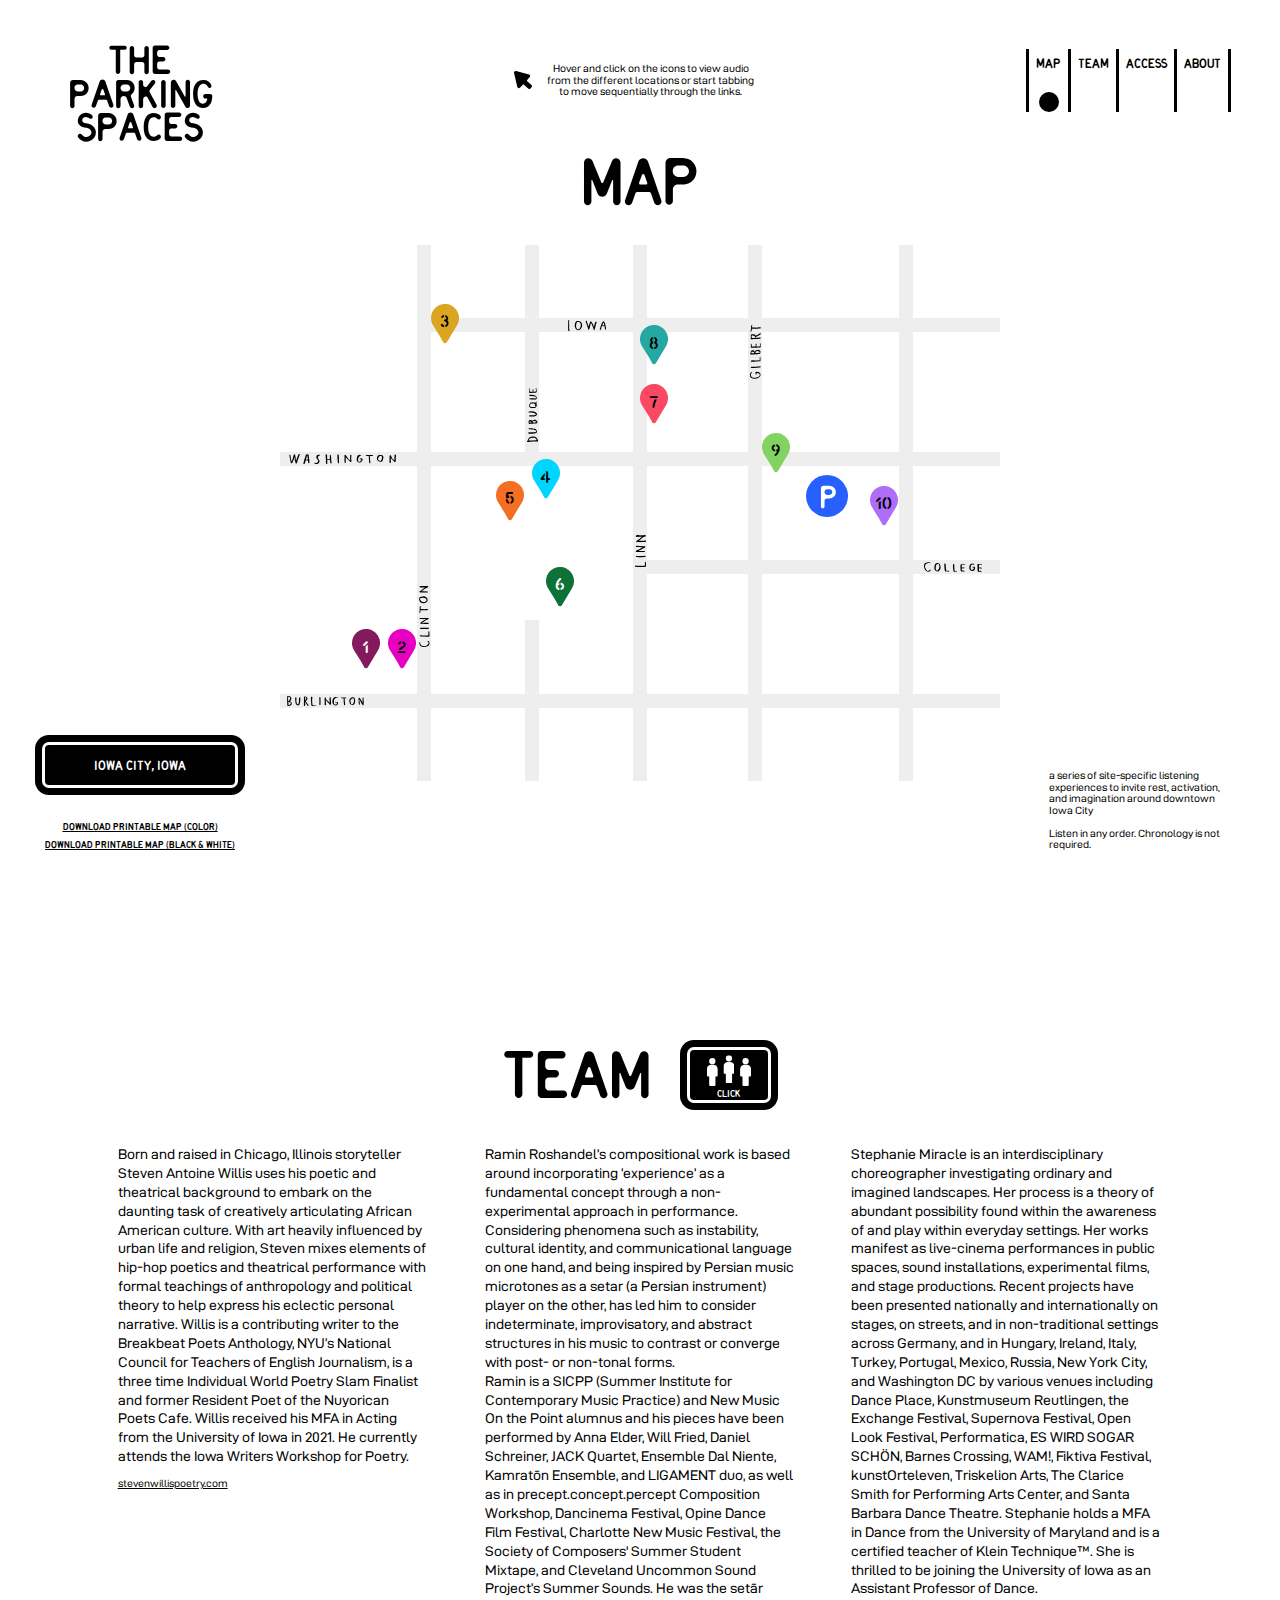
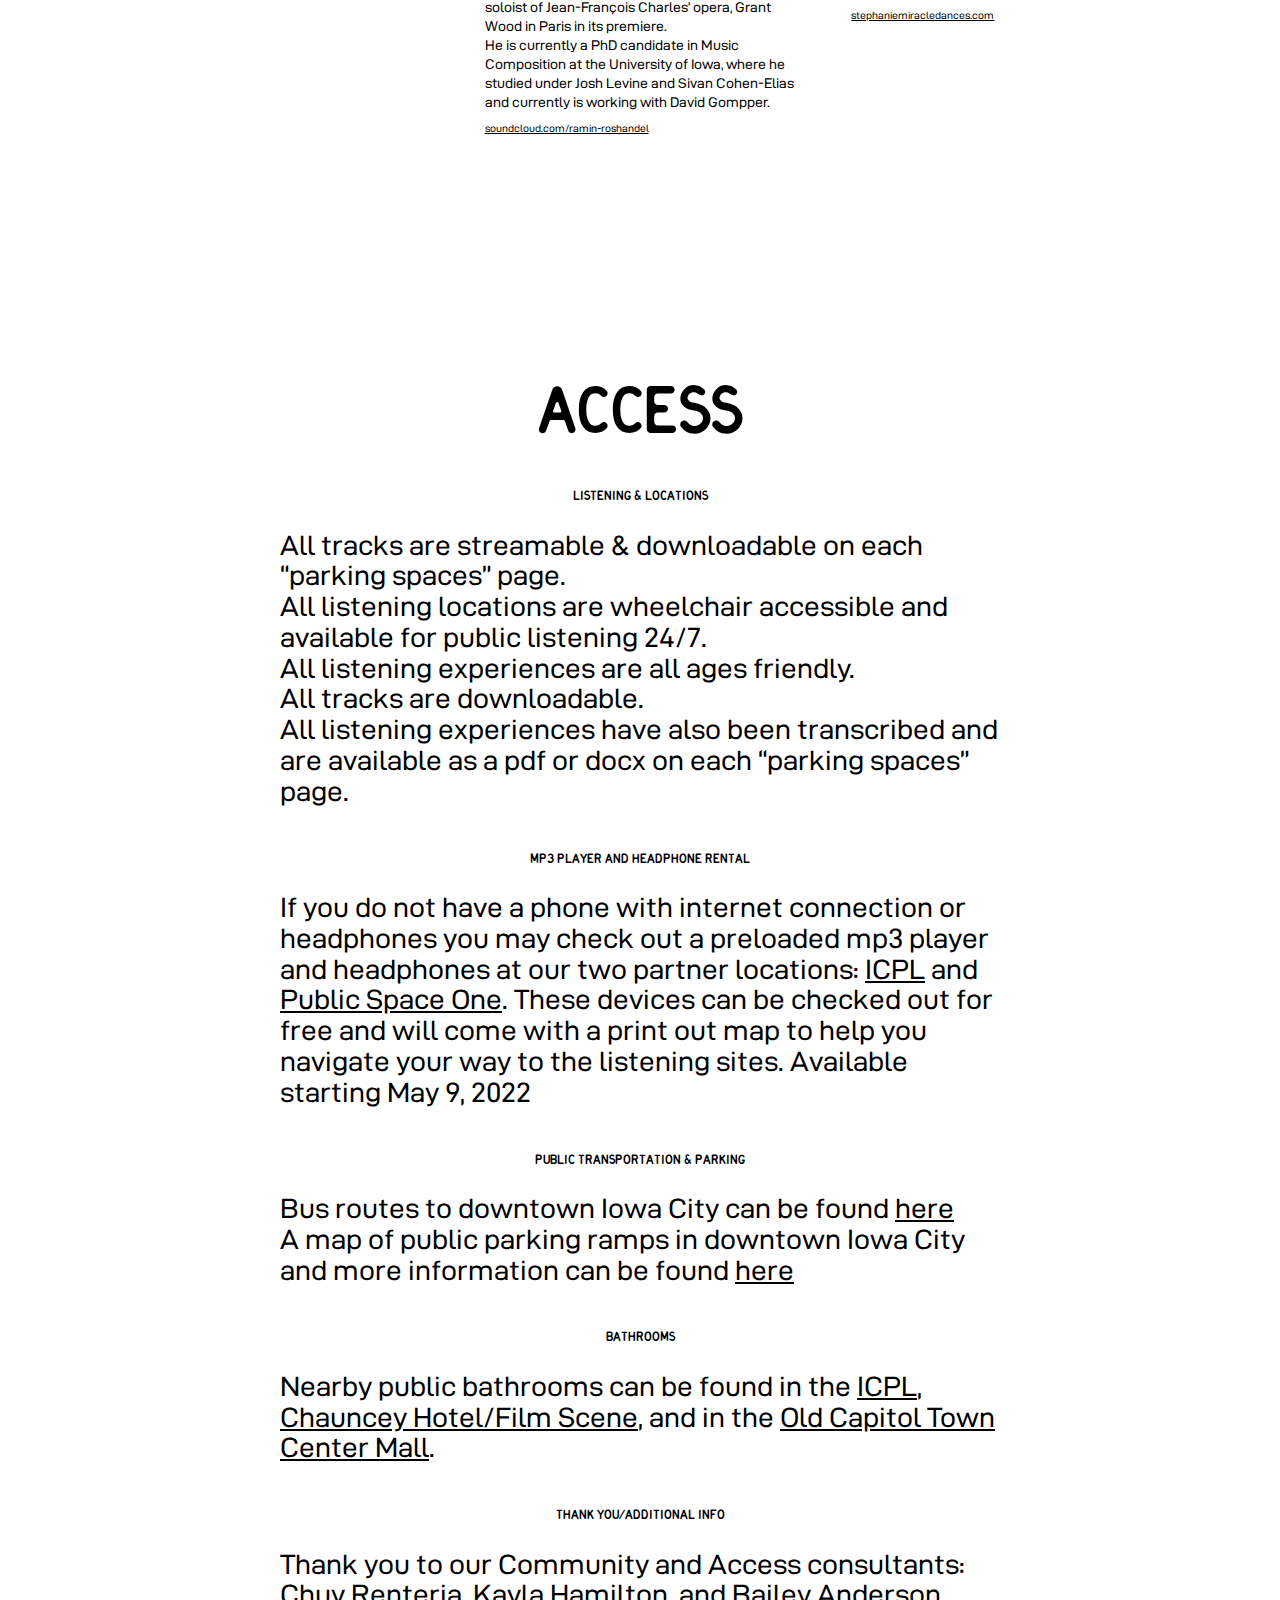
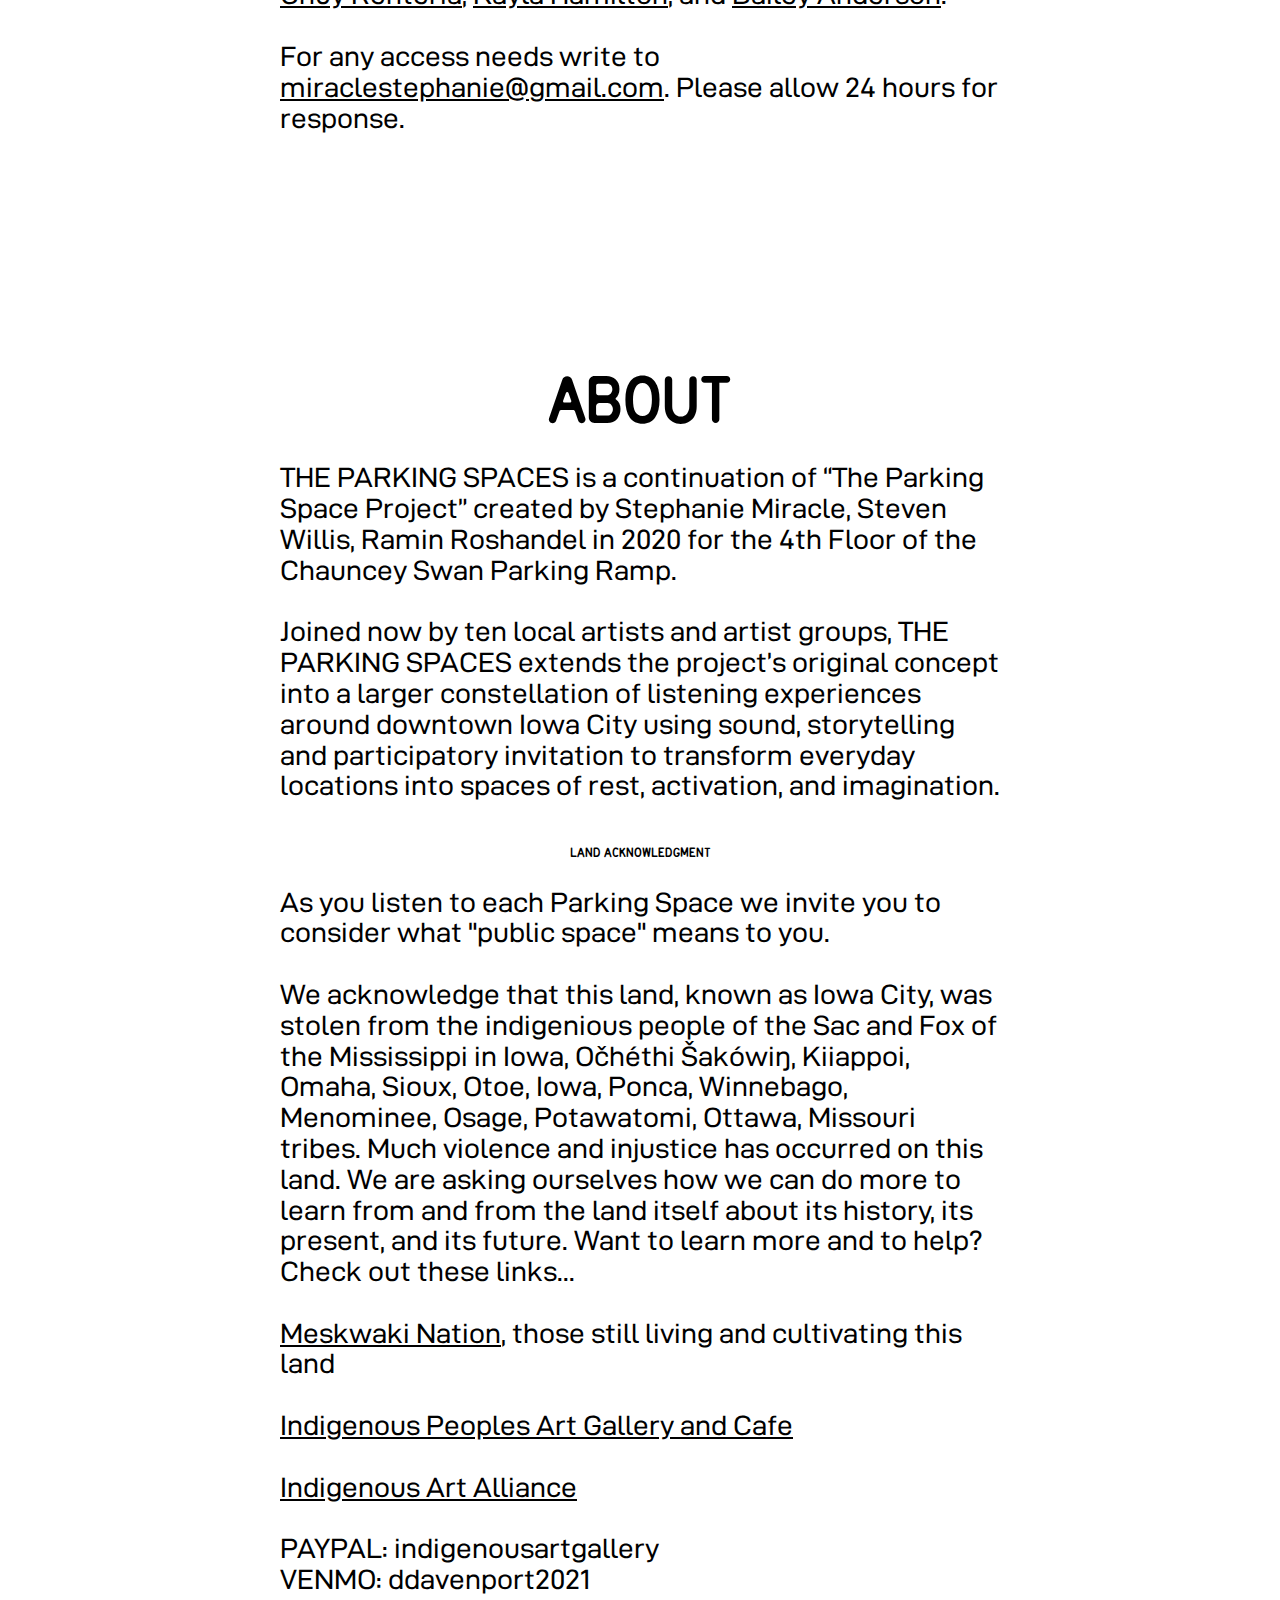
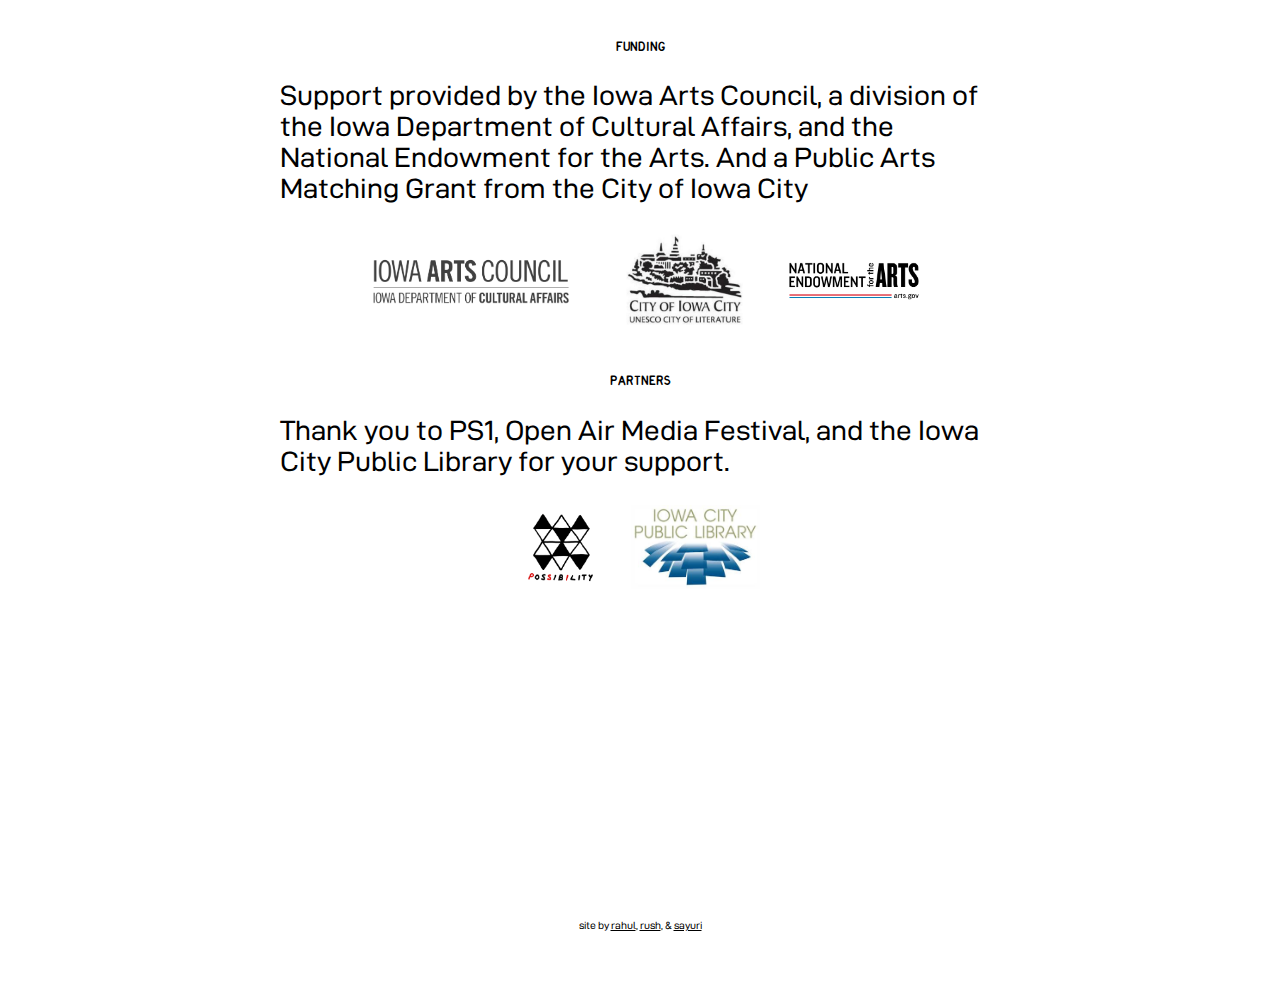
==== commit 1769cf68: "adding in map link" ====
--- a/index.html
+++ b/index.html
@@ -29,6 +29,10 @@
 		<a href='https://goo.gl/maps/1FVXJU8tsTcya1Wg6' target='blank' class='map_link' id='map_location' tabindex='1'>
 			<span>Iowa City, Iowa</span>
 		</a>
+		<div class='download_map_container'>
+			<a class='download_map' href="assets/map/TheParkingSpacesPrint.pdf" download>Download printable map (COLOR)</a>
+			<a class='download_map' href="assets/map/TheParkingSpacesPrintBW.pdf" download>Download printable map (Black & White)</a>
+		</div>
 		<div id='footer_info'>
 			a series of site-specific listening experiences to invite rest, activation, and imagination around downtown Iowa City
 			<br>
--- a/css/map.css
+++ b/css/map.css
@@ -163,19 +163,19 @@
 }
 
 .marker_9{
-	top: 37%;
+	top: 35%;
 	left: 67%;
 	outline-color: #83D362;
 }
 
 .marker_10{
-	top: 47%;
+	top: 45%;
 	left: 82%;
 	outline-color: #AF6EF9;
 }
 
 .the_parking_space{
-	top: 44%;
+	top: 43%;
 	left: 73%;
 	outline-color: var(--blue);
 }
@@ -235,7 +235,7 @@
 }
 
 #clinton img{
-	bottom: 36%;
+	bottom: 25%;
 	width: 75%;
 }
 
@@ -369,8 +369,29 @@
   margin-top: 0;
 }
 
-#site_credits{
-
+#map_location{
+	bottom: calc(var(--outer_margin) * 3);
+
+}
+
+.download_map_container{
+	width: 15rem;
+	position: fixed;
+	background-color: var(--secondary);
+	border-radius: 1rem;
+	padding-bottom: 1rem;
+	padding-top: 0.5rem;
+	font-family: 'Roundaway Gothic';
+	font-size: var(--s_font);
+	display: flex;
+	flex-direction: column;
+	align-items: center;
+	bottom: var(--outer_margin);
+	left: var(--outer_margin);
+}
+
+.download_map{
+	margin-top: 0.5rem;
 }
 
 /* Main navigation  */
@@ -668,9 +689,24 @@
 	margin: 0 1rem;
 }
 
+@media (max-height: 800px) and (min-width: 100px){
+	#map_container{
+		height: 30rem;
+		width: calc(100% - 6rem);
+		margin-left: 3rem;
+		margin-top: -1rem;
+	}
+}
+
 @media (max-width: 1000px), (hover: none){
 	#map_location{
 		z-index: 10;
+		bottom: auto;
+	}
+	.download_map_container{
+		position: static;
+		z-index: 10;
+		margin: 1rem auto 0rem auto;
 	}
 	.marker.tablet_marker{
 		display: block;
@@ -695,14 +731,14 @@
 	}
 
 	#interaction_notification{
-		top: 21rem;
+		top: 25rem;
 		bottom: auto;
 	}
 
 	.tablet_markers_container,
 	.streets_container{
 		position: absolute;
-		top: 34rem;
+		top: 38.5rem;
 		height: 30rem;
 		width: calc(100% - var(--outer_margin) * 2);
 	}
@@ -789,7 +825,7 @@
 	.tablet_markers_container,
 	.streets_container{
 		position: absolute;
-		top: 49rem;
+		top: 54.5rem;
 		height: 27rem;
 		width: 100%;
 		left: 0;
@@ -803,11 +839,12 @@
 	.partners .funder_logo{
 		height: auto !important;
 		width: 50%;
+		max-width: 15rem;
 		margin-bottom: 2rem;
 	}
 
 	#interaction_notification{
-		top: 36rem;
+		top: 43rem;
 	}
 
 	.logo{
